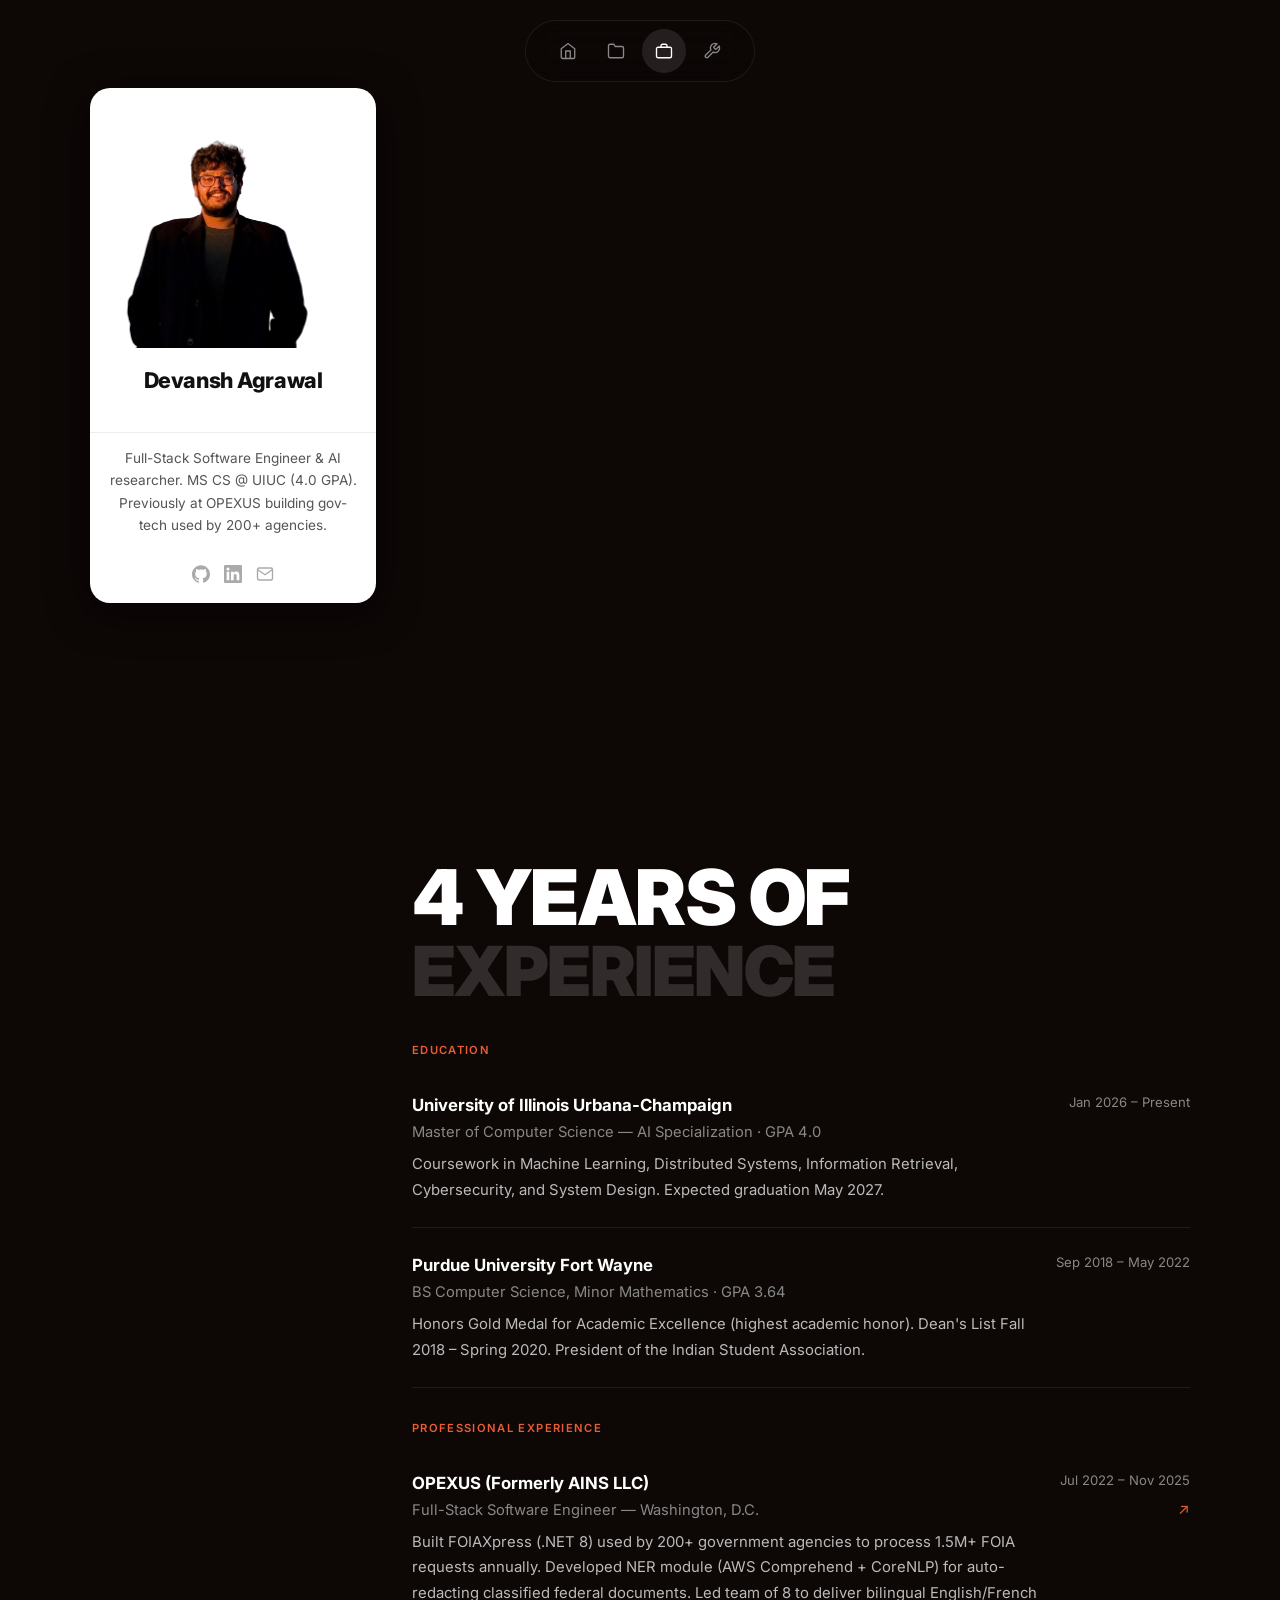
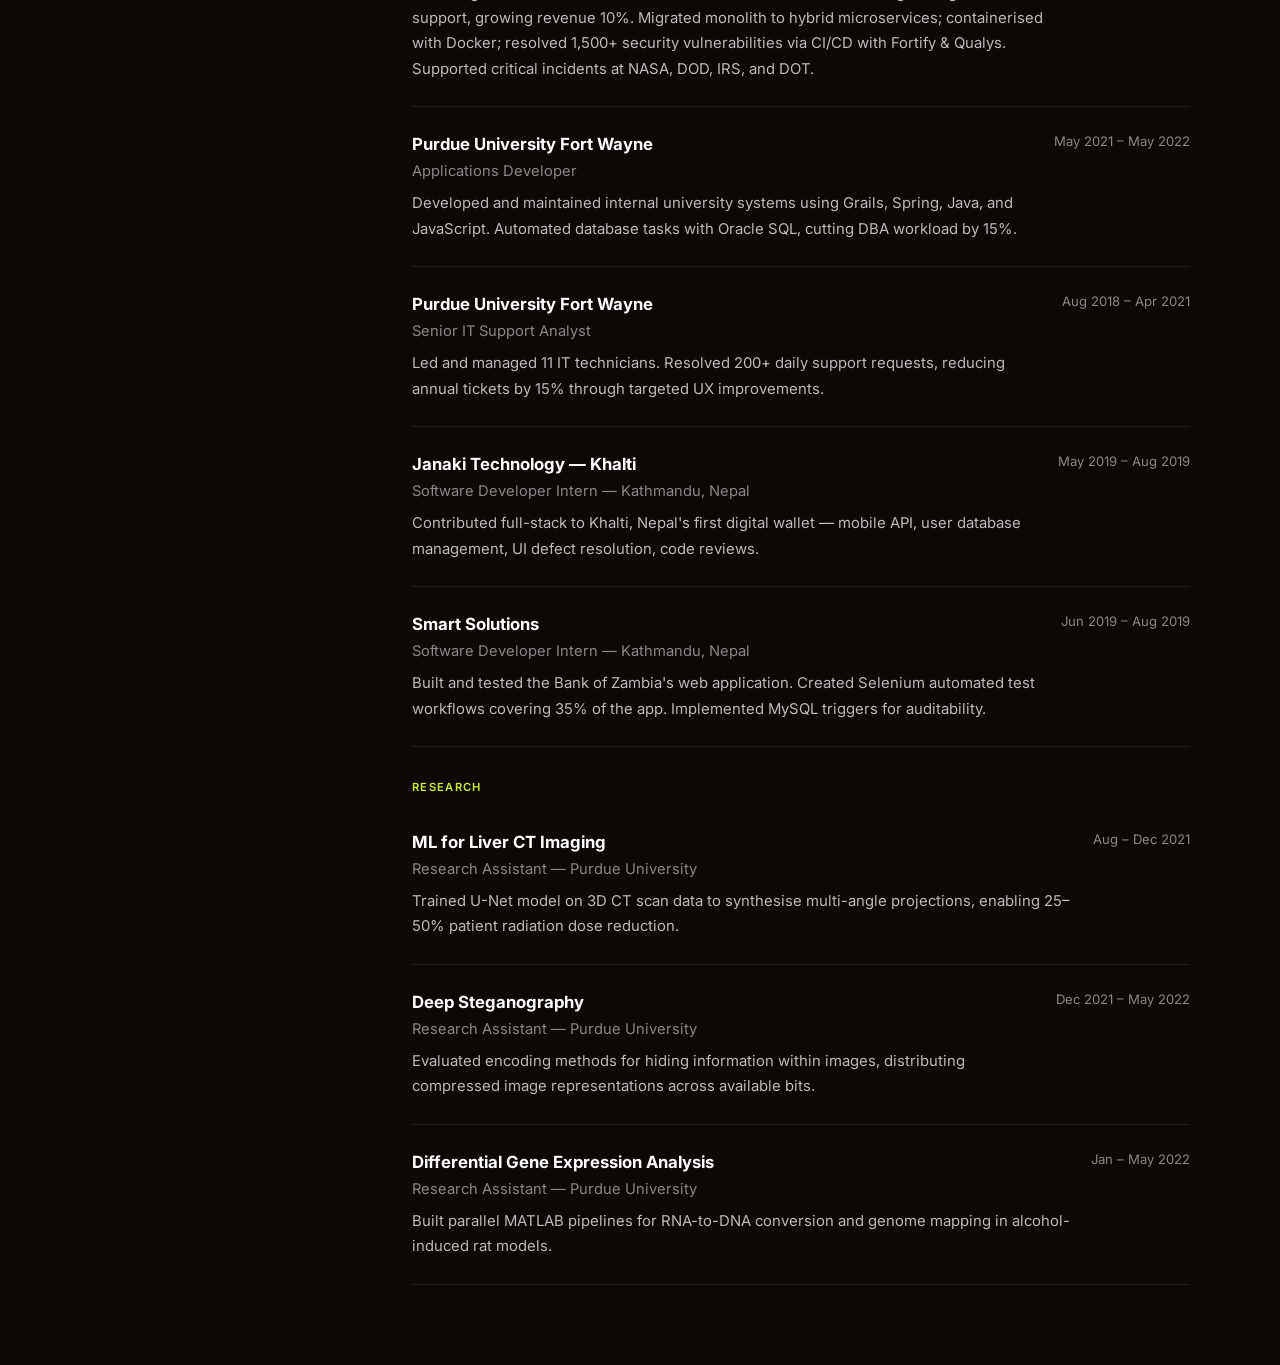
==== experience.html @ ef6b4a14 "initial portfolio deploy — responsive design, RAG chatbot, Netlify-ready" ====
<!DOCTYPE html>
<html lang="en">
<head>
  <meta charset="UTF-8" />
  <meta name="viewport" content="width=device-width, initial-scale=1.0" />
  <title>Experience — Devansh Agrawal</title>
  <link rel="preconnect" href="https://fonts.googleapis.com" />
  <link href="https://fonts.googleapis.com/css2?family=Inter:wght@400;500;600;700;800;900&display=swap" rel="stylesheet" />
  <link rel="stylesheet" href="assets/css/style.css" />
</head>
<body>

  <nav id="main-nav">
    <a href="index.html"       class="nav-item" title="Home">
      <svg viewBox="0 0 24 24"><path d="M3 9l9-7 9 7v11a2 2 0 0 1-2 2H5a2 2 0 0 1-2-2z"/><polyline points="9 22 9 12 15 12 15 22"/></svg>
    </a>
    <a href="projects.html"    class="nav-item" title="Projects">
      <svg viewBox="0 0 24 24"><path d="M22 19a2 2 0 0 1-2 2H4a2 2 0 0 1-2-2V5a2 2 0 0 1 2-2h5l2 3h9a2 2 0 0 1 2 2z"/></svg>
    </a>
    <a href="experience.html"  class="nav-item active" title="Experience">
      <svg viewBox="0 0 24 24"><rect x="2" y="7" width="20" height="14" rx="2"/><path d="M16 7V5a2 2 0 0 0-2-2h-4a2 2 0 0 0-2 2v2"/></svg>
    </a>
    <a href="skills.html"      class="nav-item" title="Skills">
      <svg viewBox="0 0 24 24"><path d="M14.7 6.3a1 1 0 0 0 0 1.4l1.6 1.6a1 1 0 0 0 1.4 0l3.77-3.77a6 6 0 0 1-7.94 7.94l-6.91 6.91a2.12 2.12 0 0 1-3-3l6.91-6.91a6 6 0 0 1 7.94-7.94l-3.76 3.76z"/></svg>
    </a>
  </nav>

  <div class="page-layout">
    <!-- Sidebar -->
    <aside class="profile-card">
      <div class="profile-card__deco"></div>
      <div class="profile-card__photo-wrap">
        <img src="assets/images/profile.png" alt="Devansh Agrawal" />
      </div>
      <div class="profile-card__name">Devansh Agrawal</div>
      <div class="profile-card__badge">AI</div>
      <div class="profile-card__divider"></div>
      <p class="profile-card__bio">
        Full-Stack Software Engineer &amp; AI researcher. MS CS @ UIUC (4.0 GPA).
        Previously at OPEXUS building gov-tech used by 200+ agencies.
      </p>
      <div class="profile-card__deco-line"></div>
      <div class="profile-card__socials">
        <a href="https://github.com/Devansh63" target="_blank" rel="noopener" title="GitHub">
          <svg viewBox="0 0 24 24" fill="currentColor"><path d="M12 .297c-6.63 0-12 5.373-12 12 0 5.303 3.438 9.8 8.205 11.385.6.113.82-.258.82-.577 0-.285-.01-1.04-.015-2.04-3.338.724-4.042-1.61-4.042-1.61C4.422 18.07 3.633 17.7 3.633 17.7c-1.087-.744.084-.729.084-.729 1.205.084 1.838 1.236 1.838 1.236 1.07 1.835 2.809 1.305 3.495.998.108-.776.417-1.305.76-1.605-2.665-.3-5.466-1.332-5.466-5.93 0-1.31.465-2.38 1.235-3.22-.135-.303-.54-1.523.105-3.176 0 0 1.005-.322 3.3 1.23.96-.267 1.98-.399 3-.405 1.02.006 2.04.138 3 .405 2.28-1.552 3.285-1.23 3.285-1.23.645 1.653.24 2.873.12 3.176.765.84 1.23 1.91 1.23 3.22 0 4.61-2.805 5.625-5.475 5.92.42.36.81 1.096.81 2.22 0 1.606-.015 2.896-.015 3.286 0 .315.21.69.825.57C20.565 22.092 24 17.592 24 12.297c0-6.627-5.373-12-12-12"/></svg>
        </a>
        <a href="https://www.linkedin.com/in/devansh-agrawal63/" target="_blank" rel="noopener" title="LinkedIn">
          <svg viewBox="0 0 24 24" fill="currentColor"><path d="M20.447 20.452h-3.554v-5.569c0-1.328-.027-3.037-1.852-3.037-1.853 0-2.136 1.445-2.136 2.939v5.667H9.351V9h3.414v1.561h.046c.477-.9 1.637-1.85 3.37-1.85 3.601 0 4.267 2.37 4.267 5.455v6.286zM5.337 7.433a2.062 2.062 0 0 1-2.063-2.065 2.064 2.064 0 1 1 2.063 2.065zm1.782 13.019H3.555V9h3.564v11.452zM22.225 0H1.771C.792 0 0 .774 0 1.729v20.542C0 23.227.792 24 1.771 24h20.451C23.2 24 24 23.227 24 22.271V1.729C24 .774 23.2 0 22.222 0h.003z"/></svg>
        </a>
        <a href="mailto:devanshagrawal63@gmail.com" title="Email">
          <svg viewBox="0 0 24 24" fill="none" stroke="currentColor" stroke-width="1.8"><path d="M4 4h16c1.1 0 2 .9 2 2v12c0 1.1-.9 2-2 2H4c-1.1 0-2-.9-2-2V6c0-1.1.9-2 2-2z"/><polyline points="22,6 12,13 2,6"/></svg>
        </a>
      </div>
    </aside>

    <!-- Content -->
    <main class="page-content">
      <h1 class="section-title">4 YEARS OF<br><span>EXPERIENCE</span></h1>

      <div style="margin-top: 36px;">

        <!-- Education first -->
        <div style="margin-bottom: 8px; font-size:0.7rem; color:var(--accent-orange); text-transform:uppercase; letter-spacing:0.12em; font-weight:600;">Education</div>

        <div class="exp-item">
          <div>
            <div class="exp-item__company">University of Illinois Urbana-Champaign</div>
            <div class="exp-item__role">Master of Computer Science — AI Specialization · GPA 4.0</div>
            <div class="exp-item__desc">Coursework in Machine Learning, Distributed Systems, Information Retrieval, Cybersecurity, and System Design. Expected graduation May 2027.</div>
          </div>
          <div>
            <div class="exp-item__date">Jan 2026 – Present</div>
          </div>
        </div>

        <div class="exp-item">
          <div>
            <div class="exp-item__company">Purdue University Fort Wayne</div>
            <div class="exp-item__role">BS Computer Science, Minor Mathematics · GPA 3.64</div>
            <div class="exp-item__desc">Honors Gold Medal for Academic Excellence (highest academic honor). Dean's List Fall 2018 – Spring 2020. President of the Indian Student Association.</div>
          </div>
          <div>
            <div class="exp-item__date">Sep 2018 – May 2022</div>
          </div>
        </div>

        <!-- Work experience -->
        <div style="margin: 32px 0 8px; font-size:0.7rem; color:var(--accent-orange); text-transform:uppercase; letter-spacing:0.12em; font-weight:600;">Professional Experience</div>

        <div class="exp-item">
          <div>
            <div class="exp-item__company">OPEXUS (Formerly AINS LLC)</div>
            <div class="exp-item__role">Full-Stack Software Engineer — Washington, D.C.</div>
            <div class="exp-item__desc">
              Built FOIAXpress (.NET 8) used by 200+ government agencies to process 1.5M+ FOIA requests annually.
              Developed NER module (AWS Comprehend + CoreNLP) for auto-redacting classified federal documents.
              Led team of 8 to deliver bilingual English/French support, growing revenue 10%.
              Migrated monolith to hybrid microservices; containerised with Docker; resolved 1,500+ security vulnerabilities via CI/CD with Fortify &amp; Qualys.
              Supported critical incidents at NASA, DOD, IRS, and DOT.
            </div>
          </div>
          <div>
            <div class="exp-item__date">Jul 2022 – Nov 2025</div>
            <a href="https://www.linkedin.com/in/devansh-agrawal63/" target="_blank" rel="noopener" class="exp-item__arrow" style="display:block; text-align:right; margin-top:6px; text-decoration:none;">↗</a>
          </div>
        </div>

        <div class="exp-item">
          <div>
            <div class="exp-item__company">Purdue University Fort Wayne</div>
            <div class="exp-item__role">Applications Developer</div>
            <div class="exp-item__desc">Developed and maintained internal university systems using Grails, Spring, Java, and JavaScript. Automated database tasks with Oracle SQL, cutting DBA workload by 15%.</div>
          </div>
          <div>
            <div class="exp-item__date">May 2021 – May 2022</div>
          </div>
        </div>

        <div class="exp-item">
          <div>
            <div class="exp-item__company">Purdue University Fort Wayne</div>
            <div class="exp-item__role">Senior IT Support Analyst</div>
            <div class="exp-item__desc">Led and managed 11 IT technicians. Resolved 200+ daily support requests, reducing annual tickets by 15% through targeted UX improvements.</div>
          </div>
          <div>
            <div class="exp-item__date">Aug 2018 – Apr 2021</div>
          </div>
        </div>

        <div class="exp-item">
          <div>
            <div class="exp-item__company">Janaki Technology — Khalti</div>
            <div class="exp-item__role">Software Developer Intern — Kathmandu, Nepal</div>
            <div class="exp-item__desc">Contributed full-stack to Khalti, Nepal's first digital wallet — mobile API, user database management, UI defect resolution, code reviews.</div>
          </div>
          <div>
            <div class="exp-item__date">May 2019 – Aug 2019</div>
          </div>
        </div>

        <div class="exp-item">
          <div>
            <div class="exp-item__company">Smart Solutions</div>
            <div class="exp-item__role">Software Developer Intern — Kathmandu, Nepal</div>
            <div class="exp-item__desc">Built and tested the Bank of Zambia's web application. Created Selenium automated test workflows covering 35% of the app. Implemented MySQL triggers for auditability.</div>
          </div>
          <div>
            <div class="exp-item__date">Jun 2019 – Aug 2019</div>
          </div>
        </div>

        <!-- Research -->
        <div style="margin: 32px 0 8px; font-size:0.7rem; color:var(--accent-lime); text-transform:uppercase; letter-spacing:0.12em; font-weight:600;">Research</div>

        <div class="exp-item">
          <div>
            <div class="exp-item__company">ML for Liver CT Imaging</div>
            <div class="exp-item__role">Research Assistant — Purdue University</div>
            <div class="exp-item__desc">Trained U-Net model on 3D CT scan data to synthesise multi-angle projections, enabling 25–50% patient radiation dose reduction.</div>
          </div>
          <div><div class="exp-item__date">Aug – Dec 2021</div></div>
        </div>

        <div class="exp-item">
          <div>
            <div class="exp-item__company">Deep Steganography</div>
            <div class="exp-item__role">Research Assistant — Purdue University</div>
            <div class="exp-item__desc">Evaluated encoding methods for hiding information within images, distributing compressed image representations across available bits.</div>
          </div>
          <div><div class="exp-item__date">Dec 2021 – May 2022</div></div>
        </div>

        <div class="exp-item">
          <div>
            <div class="exp-item__company">Differential Gene Expression Analysis</div>
            <div class="exp-item__role">Research Assistant — Purdue University</div>
            <div class="exp-item__desc">Built parallel MATLAB pipelines for RNA-to-DNA conversion and genome mapping in alcohol-induced rat models.</div>
          </div>
          <div><div class="exp-item__date">Jan – May 2022</div></div>
        </div>

      </div>
    </main>
  </div>

</body>
</html>
---- assets/css/style.css ----
/* =============================================
   DEVANSH AGRAWAL PORTFOLIO — Global Styles
   ============================================= */

:root {
  --bg:            #0d0706;
  --bg-deep:       #130908;
  --card-bg:       #ffffff;
  /* ── Card background options (swap --card-bg to try):
     Warm cream  : #fef9f0
     Cool slate  : #f0f2f5
     Dark warm   : #1c1008
     Dark charcoal: #161616
  ── */
  --text-primary:  #ffffff;
  --text-muted:    #888888;
  --text-dark:     #1a1a1a;
  --accent-orange: #e85d34;
  --accent-lime:   #c8f02f;
  --accent-blue:   #4a7fa5;
  --border:        rgba(255,255,255,0.08);
  --card-shadow:   0 8px 40px rgba(0,0,0,0.5);
  --radius:        20px;
  --nav-h:         56px;
  --sidebar-w:     286px;
  --transition:    0.4s cubic-bezier(0.4, 0, 0.2, 1);
}

*, *::before, *::after { box-sizing: border-box; margin: 0; padding: 0; }
html { scroll-behavior: smooth; }
body {
  background: var(--bg);
  color: var(--text-primary);
  font-family: 'Inter', system-ui, -apple-system, sans-serif;
  font-size: 15px; /* bumped from browser default 16px-mapped 13px small sizes */
  line-height: 1.6;
  overflow-x: hidden;
}

/* ---- Typography ---- */
.section-title {
  font-size: clamp(2.5rem, 6vw, 5rem);
  font-weight: 900;
  line-height: 1;
  letter-spacing: -0.02em;
  text-transform: uppercase;
}
.section-title span {
  display: block;
  color: rgba(255,255,255,0.15);
  font-size: 0.9em;
}

/* ---- Nav ---- */
#main-nav {
  position: fixed;
  top: 20px;
  left: 50%;
  transform: translateX(-50%);
  z-index: 1000;
  background: rgba(13, 7, 6, 0.85);
  backdrop-filter: blur(16px);
  -webkit-backdrop-filter: blur(16px);
  border: 1px solid var(--border);
  border-radius: 40px;
  padding: 8px 20px;
  display: flex;
  gap: 4px;
}
.nav-item {
  width: 44px;
  height: 44px;
  border-radius: 50%;
  display: flex;
  align-items: center;
  justify-content: center;
  text-decoration: none;
  color: var(--text-muted);
  cursor: pointer;
  background: none;
  border: none;
  transition: background var(--transition), color var(--transition);
}
.nav-item:hover, .nav-item.active {
  background: rgba(255,255,255,0.1);
  color: var(--text-primary);
}
.nav-item svg { width: 18px; height: 18px; fill: none; stroke: currentColor; stroke-width: 1.8; }

/* =============================================
   PROFILE CARD — name top · photo full-width · bio · socials
   ============================================= */
.profile-card {
  width: var(--sidebar-w);
  background: var(--card-bg);
  border-radius: var(--radius);
  overflow: hidden;
  box-shadow: var(--card-shadow);
  flex-shrink: 0;
  display: flex;
  flex-direction: column;
  align-items: stretch;
}

.profile-card__name {
  font-size: 1.35rem;
  font-weight: 800;
  color: #111;
  text-align: center;
  padding: 20px 16px 14px;
  letter-spacing: -0.02em;
  line-height: 1.2;
}

.profile-card__photo-wrap {
  width: 100%;
  height: 260px;
  flex-shrink: 0;
  overflow: hidden;
  background: transparent;
}
.profile-card__photo-wrap img {
  width: 100%;
  height: 100%;
  object-fit: cover;
  /* anchor to bottom so the person is visible and empty sky above is clipped */
  object-position: center bottom;
}

/* Card sub-elements start hidden; JS reveals them as flying elements morph in */
#main-card .profile-card__name,
#main-card .profile-card__photo-wrap,
#main-card .profile-card__bio {
  opacity: 0;
}

.profile-card__bio {
  font-size: 0.85rem;
  color: #555;
  text-align: center;
  line-height: 1.65;
  padding: 14px 18px;
  flex: 1;
}

/* "Open to Work" pulse badge — sits between bio and divider */
.profile-card__status {
  display: flex;
  align-items: center;
  justify-content: center;
  gap: 7px;
  font-size: 0.72rem;
  font-weight: 600;
  color: #2e7d32;
  padding: 4px 16px 12px;
  letter-spacing: 0.01em;
}
.status-dot {
  width: 7px;
  height: 7px;
  border-radius: 50%;
  background: #22c55e;
  flex-shrink: 0;
  animation: status-ping 2.2s cubic-bezier(0, 0, 0.2, 1) infinite;
}
@keyframes status-ping {
  0%   { box-shadow: 0 0 0 0 rgba(34, 197, 94, 0.6); }
  70%  { box-shadow: 0 0 0 7px rgba(34, 197, 94, 0); }
  100% { box-shadow: 0 0 0 0 rgba(34, 197, 94, 0); }
}

.profile-card__divider {
  height: 1px;
  background: rgba(0,0,0,0.07);
  margin: 0;
  flex-shrink: 0;
}

.profile-card__socials {
  display: flex;
  justify-content: center;
  gap: 14px;
  padding: 14px 16px 20px;
}
.profile-card__socials a {
  color: #aaa;
  transition: color 0.2s;
  display: flex;
  align-items: center;
}
.profile-card__socials a:hover { color: var(--accent-orange); }
.profile-card__socials svg { width: 18px; height: 18px; }

/* ---- Inner page layout (post-hero) ---- */
.page-layout {
  display: flex;
  align-items: flex-start;
  gap: 36px;
  padding: 80px 40px 80px;
  max-width: 1180px;
  margin: 0 auto;
}
.page-layout .profile-card {
  position: sticky;
  top: 88px;
  flex-shrink: 0;
  /* opacity managed by hero.js; starts at 0 then fades in during morph */
}
/* padding-top matches HERO_HIDE (860px) minus page-layout padding-top (80px),
   so the first content section appears right when the hero overlay finishes */
.page-content { flex: 1; min-width: 0; padding-top: 780px; overflow-x: hidden; }

/* Skill cards grid — both columns constrained to content width */
.skill-cards-grid {
  display: grid;
  grid-template-columns: 1fr 1fr;
  gap: 16px;
  margin-bottom: 40px;
}

/* ---- Section spacing ---- */
.content-section { padding-top: 80px; }
.content-section:first-child { padding-top: 0; }

/* Subtle top rule on each section to break up the long scroll visually */
.content-section + .content-section {
  border-top: 1px solid rgba(255,255,255,0.05);
  margin-top: 0;
}

/* ---- Scroll-reveal ---- */
.reveal {
  opacity: 0;
  transform: translateY(36px);
  transition: opacity 0.85s cubic-bezier(0.22, 1, 0.36, 1),
              transform 0.85s cubic-bezier(0.22, 1, 0.36, 1);
}
.reveal.visible { opacity: 1; transform: none; }
.reveal-d1 { transition-delay: 0.10s; }
.reveal-d2 { transition-delay: 0.20s; }
.reveal-d3 { transition-delay: 0.30s; }
.reveal-d4 { transition-delay: 0.40s; }
.reveal-d5 { transition-delay: 0.50s; }
.reveal-d6 { transition-delay: 0.60s; }

/* ---- Section label ---- */
.section-label {
  font-size: 0.68rem;
  text-transform: uppercase;
  letter-spacing: 0.12em;
  font-weight: 600;
  margin-bottom: 12px;
}
.section-label--orange { color: var(--accent-orange); }
.section-label--lime   { color: var(--accent-lime); }

/* ---- List items (projects) ---- */
.list-item {
  display: grid;
  grid-template-columns: 1fr auto;
  align-items: start;
  gap: 12px;
  padding: 24px 0;
  border-bottom: 1px solid var(--border);
  text-decoration: none;
  color: inherit;
  transition: opacity var(--transition);
}
.list-item:hover { opacity: 0.75; }
.list-item:first-child { border-top: 1px solid var(--border); }
.list-item__thumb {
  width: 72px; height: 52px;
  border-radius: 8px;
  background: #1e1e1e;
  overflow: hidden;
  flex-shrink: 0;
}
.list-item__thumb img { width: 100%; height: 100%; object-fit: cover; }
.list-item__title { font-size: 1.05rem; font-weight: 600; color: var(--text-primary); margin-bottom: 4px; }
.list-item__sub   { font-size: 0.91rem; color: var(--text-muted); }
.list-item__meta  { font-size: 0.9rem; color: var(--text-muted); margin-top: 6px; line-height: 1.6; }
.list-item__arrow { color: var(--accent-orange); font-size: 1.1rem; margin-top: 2px; }

/* ---- Experience items ---- */
.exp-item {
  padding: 24px 0;
  border-bottom: 1px solid var(--border);
  display: grid;
  grid-template-columns: 1fr auto;
  align-items: start;
  gap: 12px;
}
.exp-item:first-child { border-top: 1px solid var(--border); }
.exp-item__company { font-size: 1.05rem; font-weight: 700; color: var(--text-primary); margin-bottom: 2px; }
.exp-item__role    { font-size: 0.92rem; color: var(--text-muted); margin-bottom: 8px; }
.exp-item__desc    { font-size: 0.93rem; color: #bbb; line-height: 1.7; }
.exp-item__date    { font-size: 0.82rem; color: var(--text-muted); white-space: nowrap; }
.exp-item__arrow   { color: var(--accent-orange); }

/* ---- Quick-link cards (stats area) ---- */
.skill-card {
  border-radius: 14px;
  padding: 24px;
  display: flex;
  flex-direction: column;
  gap: 12px;
  position: relative;
  overflow: hidden;
  transition: transform var(--transition);
  cursor: pointer;
  text-decoration: none;
}
.skill-card:hover { transform: translateY(-2px); }
.skill-card--orange { background: var(--accent-orange); color: #fff; }
.skill-card--lime   { background: var(--accent-lime); color: #111; }
.skill-card__icon svg { width: 24px; height: 24px; }
.skill-card__title {
  font-size: 0.9rem; font-weight: 700;
  text-transform: uppercase; letter-spacing: 0.04em; line-height: 1.3;
}
.skill-card__arrow {
  margin-top: auto; align-self: flex-end;
  width: 32px; height: 32px; border-radius: 50%;
  background: rgba(0,0,0,0.15);
  display: flex; align-items: center; justify-content: center;
}

/* ---- Skill tags ---- */
.skill-group { margin-bottom: 28px; }
.skill-group__label {
  font-size: 0.78rem; color: var(--accent-orange);
  text-transform: uppercase; letter-spacing: 0.12em;
  font-weight: 600; margin-bottom: 10px;
}
.skill-tags { display: flex; flex-wrap: wrap; gap: 8px; }
.skill-tag {
  font-size: 0.85rem; padding: 6px 14px;
  border-radius: 20px;
  background: rgba(255,255,255,0.05);
  border: 1px solid var(--border);
  color: #ccc; transition: all 0.2s;
}
.skill-tag:hover {
  background: rgba(232,93,52,0.1);
  border-color: var(--accent-orange);
  color: var(--text-primary);
}

/* ---- Contact form ---- */
.contact-form {
  background: rgba(255,255,255,0.03);
  border: 1px solid var(--border);
  border-radius: var(--radius);
  padding: 28px; margin-top: 8px;
}
.form-row { display: grid; grid-template-columns: 1fr 1fr; gap: 16px; margin-bottom: 16px; }
.form-field { display: flex; flex-direction: column; gap: 6px; }
.form-field label { font-size: 0.75rem; color: var(--text-muted); }
.form-field input,
.form-field textarea,
.form-field select {
  background: rgba(255,255,255,0.05);
  border: 1px solid var(--border);
  border-radius: 8px; padding: 10px 14px;
  font-size: 0.82rem; color: var(--text-primary);
  outline: none; font-family: inherit; transition: border-color 0.2s;
}
.form-field input:focus,
.form-field textarea:focus,
.form-field select:focus { border-color: rgba(232,93,52,0.5); }
.form-field select option { background: #1a1a1a; }
.form-field textarea { resize: vertical; min-height: 100px; }
.form-submit {
  margin-top: 16px; padding: 12px 32px;
  background: var(--accent-orange); color: #fff;
  border: none; border-radius: 40px;
  font-size: 0.88rem; font-weight: 600; cursor: pointer;
  transition: transform 0.2s, opacity 0.2s; font-family: inherit;
}
.form-submit:hover { transform: scale(1.02); }

/* ---- Chatbot panel ---- */
.chatbot-panel {
  background: rgba(255,255,255,0.03);
  border: 1px solid var(--border);
  border-radius: var(--radius);
  display: flex; flex-direction: column;
  height: 420px; overflow: hidden;
}
.chatbot-panel__header { padding: 20px 24px 16px; border-bottom: 1px solid var(--border); }
.chatbot-panel__header h2 { font-size: 1.1rem; font-weight: 700; color: var(--text-primary); }
.chatbot-panel__header p  { font-size: 0.78rem; color: var(--text-muted); margin-top: 2px; }
.chatbot-panel__messages {
  flex: 1; overflow-y: auto; padding: 16px 20px;
  display: flex; flex-direction: column; gap: 12px; scroll-behavior: smooth;
}
.chatbot-panel__messages::-webkit-scrollbar { width: 4px; }
.chatbot-panel__messages::-webkit-scrollbar-thumb { background: rgba(255,255,255,0.1); border-radius: 2px; }
.chat-msg {
  max-width: 85%; padding: 10px 14px;
  border-radius: 12px; font-size: 0.82rem; line-height: 1.55;
  animation: msgIn 0.25s ease;
}
@keyframes msgIn {
  from { opacity: 0; transform: translateY(6px); }
  to   { opacity: 1; transform: translateY(0); }
}
.chat-msg--user { background: var(--accent-orange); color: #fff; align-self: flex-end; border-bottom-right-radius: 4px; }
.chat-msg--bot  { background: rgba(255,255,255,0.07); color: #ddd; align-self: flex-start; border-bottom-left-radius: 4px; }
.chat-msg--typing { background: rgba(255,255,255,0.07); align-self: flex-start; color: var(--text-muted); }
.chat-typing-dots { display: inline-flex; gap: 3px; align-items: center; }
.chat-typing-dots span {
  width: 5px; height: 5px; background: var(--text-muted);
  border-radius: 50%; animation: dot-bounce 1.2s infinite;
}
.chat-typing-dots span:nth-child(2) { animation-delay: 0.2s; }
.chat-typing-dots span:nth-child(3) { animation-delay: 0.4s; }
@keyframes dot-bounce {
  0%, 80%, 100% { transform: translateY(0); }
  40% { transform: translateY(-5px); }
}
.chatbot-panel__suggestions { padding: 0 20px 12px; display: flex; gap: 8px; flex-wrap: wrap; }
.suggestion-chip {
  font-size: 0.82rem; padding: 5px 12px;
  border-radius: 20px; border: 1px solid var(--border);
  background: transparent; color: var(--text-muted);
  cursor: pointer; transition: all var(--transition); white-space: nowrap;
}
.suggestion-chip:hover {
  border-color: var(--accent-orange); color: var(--accent-orange);
  background: rgba(232,93,52,0.06);
}
.chatbot-panel__input {
  padding: 12px 16px; border-top: 1px solid var(--border);
  display: flex; gap: 10px; align-items: center;
}
.chatbot-panel__input input {
  flex: 1; background: rgba(255,255,255,0.06);
  border: 1px solid var(--border); border-radius: 24px;
  padding: 10px 16px; font-size: 0.82rem; color: var(--text-primary);
  outline: none; transition: border-color var(--transition); font-family: inherit;
}
.chatbot-panel__input input::placeholder { color: var(--text-muted); }
.chatbot-panel__input input:focus { border-color: rgba(232,93,52,0.5); }
.chatbot-panel__input button {
  width: 38px; height: 38px; border-radius: 50%;
  background: var(--accent-orange); border: none; cursor: pointer;
  display: flex; align-items: center; justify-content: center;
  transition: transform var(--transition), opacity var(--transition); flex-shrink: 0;
}
.chatbot-panel__input button:hover { transform: scale(1.05); }
.chatbot-panel__input button:disabled { opacity: 0.5; cursor: not-allowed; transform: none; }
.chatbot-panel__input button svg { width: 16px; height: 16px; stroke: #fff; }

/* ---- Scrollbar ---- */
::-webkit-scrollbar { width: 6px; }
::-webkit-scrollbar-track { background: transparent; }
::-webkit-scrollbar-thumb { background: rgba(255,255,255,0.08); border-radius: 3px; }

/* ---- Responsive ---- */
@media (max-width: 900px) {
  .page-layout { flex-direction: column; padding: 90px 24px 60px; gap: 24px; }
  /* no hero scroll offset on mobile — content starts right after the card */
  .page-content { padding-top: 0; }
  .page-layout .profile-card {
    position: static; width: 100%; flex-direction: row;
    overflow: visible; align-items: center; padding: 16px; gap: 16px;
  }
  .profile-card__photo-wrap { width: 80px; height: 80px; border-radius: 50%; flex-shrink: 0; }
  .profile-card__name { font-size: 1.1rem; padding: 0; text-align: left; }
  .profile-card__bio  { text-align: left; padding: 0; font-size: 0.7rem; }
  .profile-card__divider { display: none; }
  .profile-card__socials { padding: 0; justify-content: flex-start; }
  .section-title { font-size: 2rem; }
  .chatbot-panel { height: 360px; }
}

/* ---- Tablet portrait ---- */
@media (max-width: 680px) {
  .page-layout { padding: 80px 16px 40px; gap: 20px; }
  /* bio is redundant at this size — visible in the hero */
  .profile-card__bio { display: none; }
  .chatbot-panel { height: 320px; }
  .list-item { padding: 18px 0; }
  .exp-item { padding: 18px 0; }
  /* hero photo shrinks proportionally */
  #fly-photo { width: 50vw; max-width: 50vw; margin-top: -50px; }
  #fly-content-row { gap: 24px; padding: 0 20px; }
  #fly-bio { font-size: 0.9rem; max-width: 260px; }
}

/* ---- Mobile phones ---- */
@media (max-width: 420px) {
  .page-layout { padding: 68px 12px 40px; gap: 12px; }
  .profile-card__name { font-size: 0.85rem; }
  .profile-card__socials { gap: 10px; }
  .profile-card__socials svg { width: 16px; height: 16px; }
  .section-title { font-size: 1.75rem; }
  /* skill cards stack to single column — needs !important to beat inline style */
  .skill-cards-grid { grid-template-columns: 1fr !important; }
  .chatbot-panel { height: 280px; }
  /* suggestion chips scroll horizontally instead of wrapping */
  .chatbot-panel__suggestions { flex-wrap: nowrap; overflow-x: auto; -webkit-overflow-scrolling: touch; }
  /* 16px minimum prevents iOS from zooming in on input focus */
  .chatbot-panel__input input { font-size: 16px; }
  .exp-item__desc { font-size: 0.85rem; }
  /* nav pill tightens up so 7 icons fit on 375px screens */
  #main-nav { padding: 6px 10px; gap: 2px; }
  .nav-item { width: 32px; height: 32px; }
  .nav-item svg { width: 16px; height: 16px; }
  /* hero: stack photo + bio vertically */
  #fly-content-row { flex-direction: column; align-items: flex-start; gap: 10px; padding: 0 20px; margin-top: -10px; }
  #fly-photo {
    width: 180px; max-width: 50vw; margin-top: 0;
    /* Cap height so transparent overhead in the PNG doesn't push bio off-screen */
    max-height: 190px; overflow: hidden;
    display: flex; align-items: flex-end;
  }
  #fly-photo img { width: 100%; height: auto; }
  /* Show a compact bio below the photo — gives recruiters context before they scroll */
  #fly-bio {
    display: block;
    font-size: 0.82rem;
    line-height: 1.55;
    color: rgba(255,255,255,0.65);
    max-width: 90vw;
  }
}
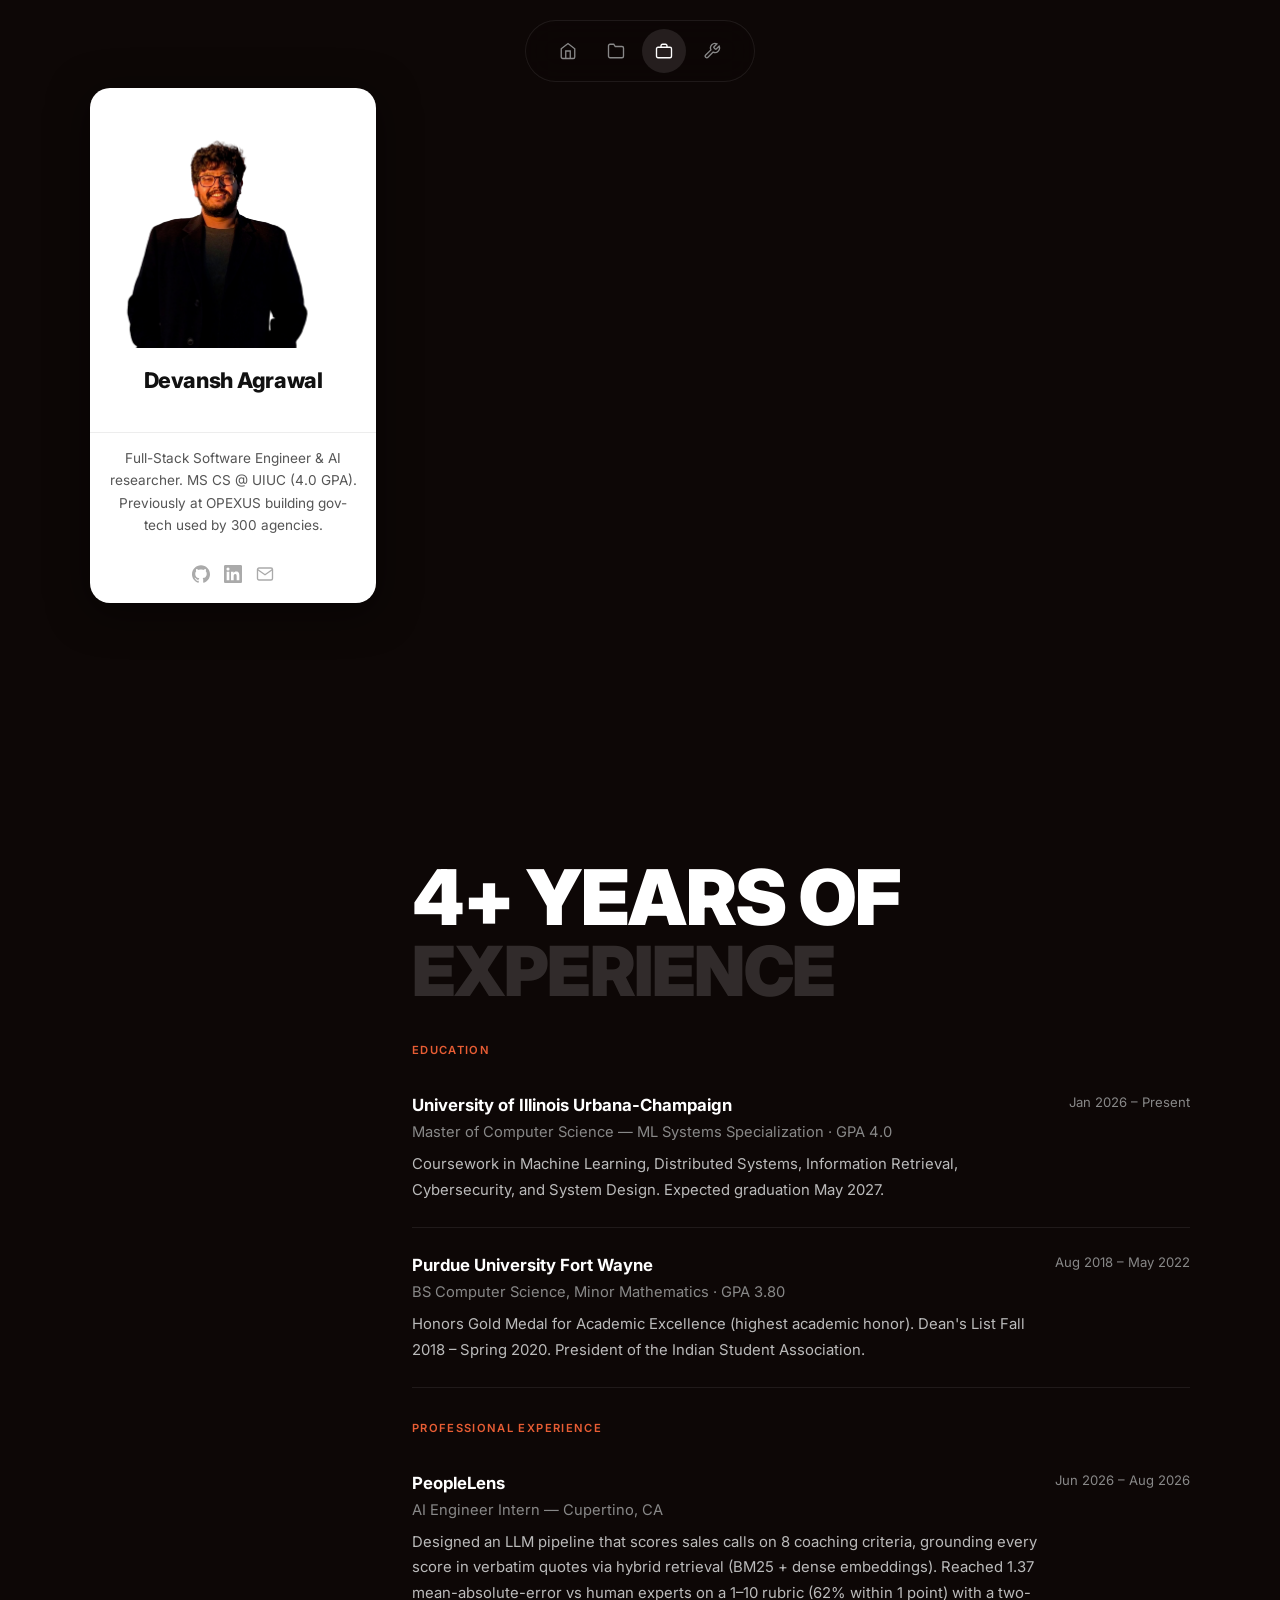
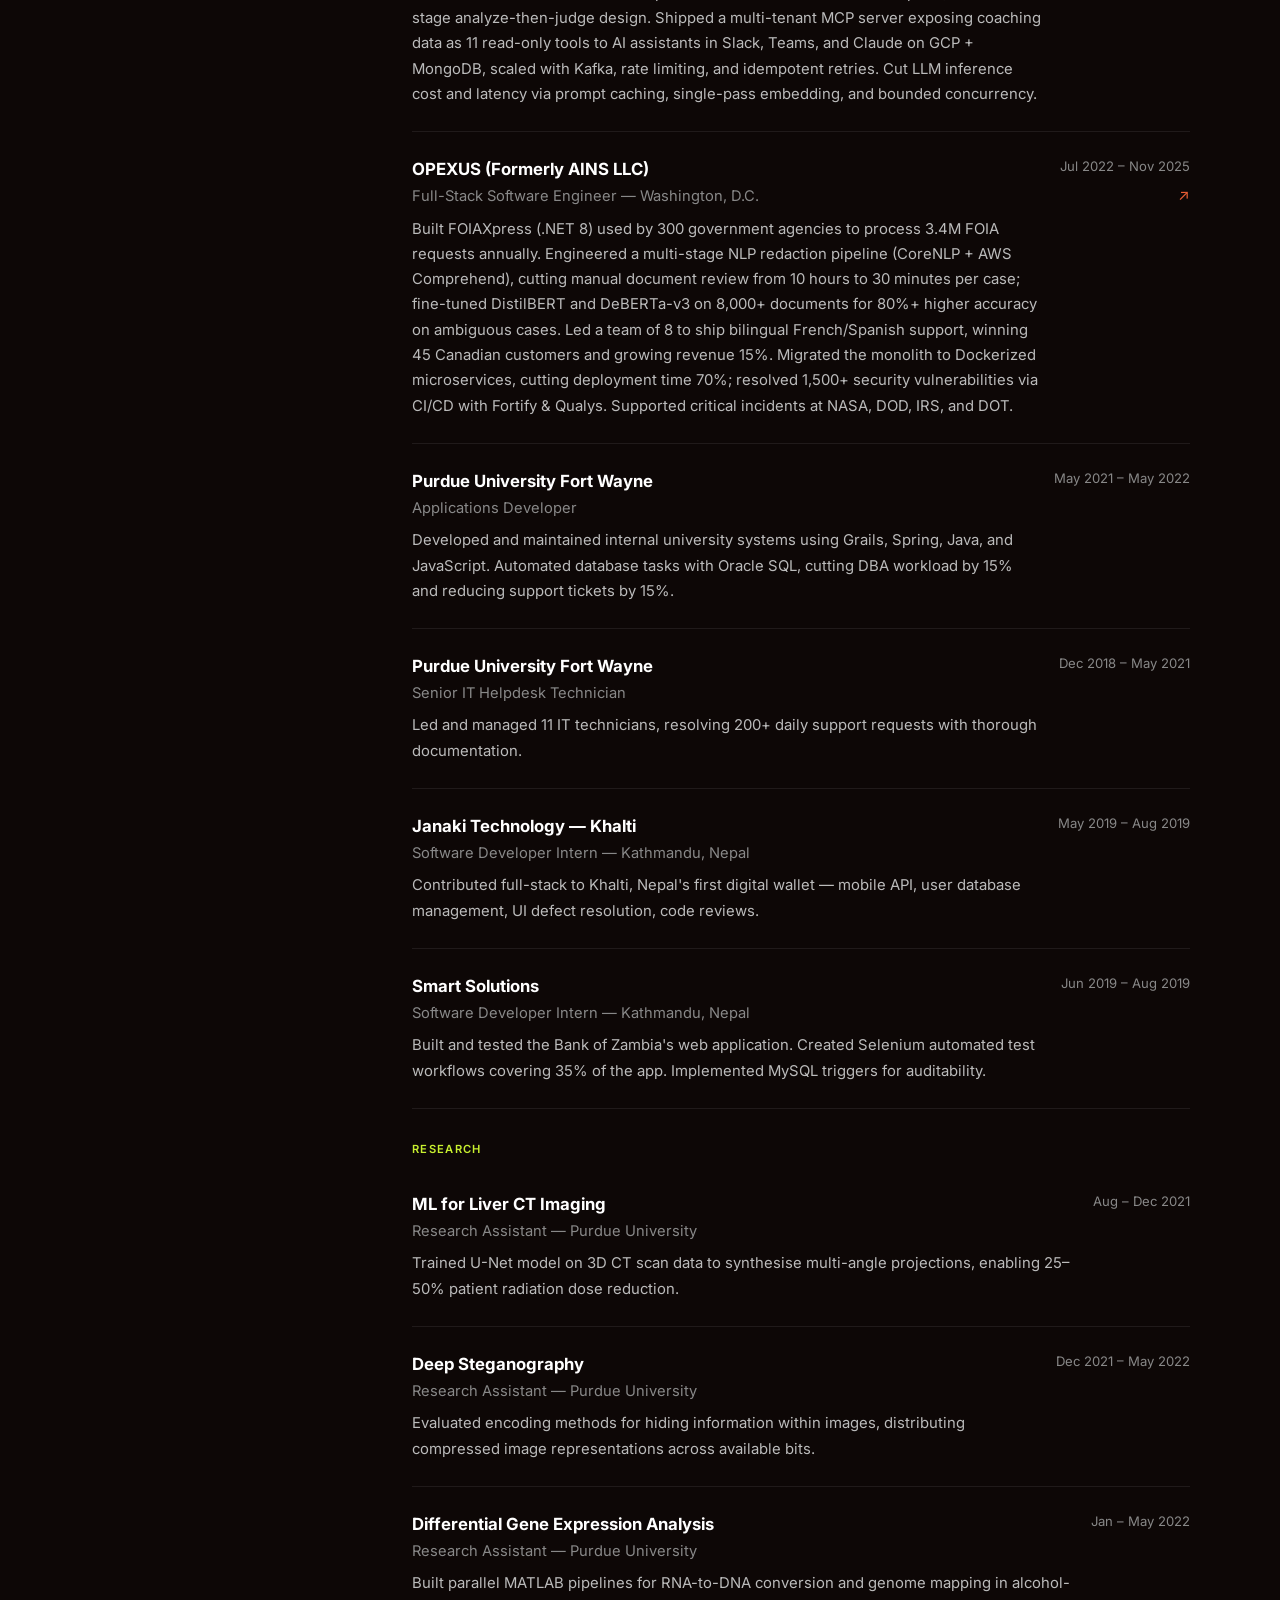
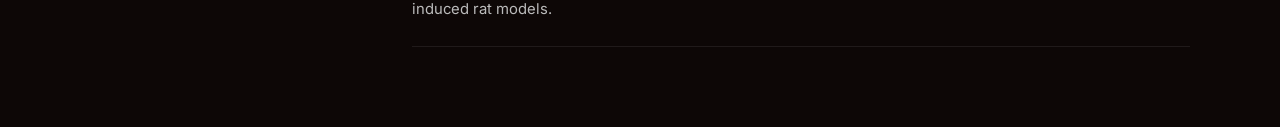
==== commit 09ed76b5: "Sync site with the Fall 2026 resume - Add the PeopleLens AI Engineer internship (Jun-Aug 2026) - Res" ====
--- a/experience.html
+++ b/experience.html
@@ -37,7 +37,7 @@
       <div class="profile-card__divider"></div>
       <p class="profile-card__bio">
         Full-Stack Software Engineer &amp; AI researcher. MS CS @ UIUC (4.0 GPA).
-        Previously at OPEXUS building gov-tech used by 200+ agencies.
+        Previously at OPEXUS building gov-tech used by 300 agencies.
       </p>
       <div class="profile-card__deco-line"></div>
       <div class="profile-card__socials">
@@ -55,7 +55,7 @@
 
     <!-- Content -->
     <main class="page-content">
-      <h1 class="section-title">4 YEARS OF<br><span>EXPERIENCE</span></h1>
+      <h1 class="section-title">4+ YEARS OF<br><span>EXPERIENCE</span></h1>
 
       <div style="margin-top: 36px;">
 
@@ -65,7 +65,7 @@
         <div class="exp-item">
           <div>
             <div class="exp-item__company">University of Illinois Urbana-Champaign</div>
-            <div class="exp-item__role">Master of Computer Science — AI Specialization · GPA 4.0</div>
+            <div class="exp-item__role">Master of Computer Science — ML Systems Specialization · GPA 4.0</div>
             <div class="exp-item__desc">Coursework in Machine Learning, Distributed Systems, Information Retrieval, Cybersecurity, and System Design. Expected graduation May 2027.</div>
           </div>
           <div>
@@ -76,26 +76,42 @@
         <div class="exp-item">
           <div>
             <div class="exp-item__company">Purdue University Fort Wayne</div>
-            <div class="exp-item__role">BS Computer Science, Minor Mathematics · GPA 3.64</div>
+            <div class="exp-item__role">BS Computer Science, Minor Mathematics · GPA 3.80</div>
             <div class="exp-item__desc">Honors Gold Medal for Academic Excellence (highest academic honor). Dean's List Fall 2018 – Spring 2020. President of the Indian Student Association.</div>
           </div>
           <div>
-            <div class="exp-item__date">Sep 2018 – May 2022</div>
+            <div class="exp-item__date">Aug 2018 – May 2022</div>
           </div>
         </div>
 
         <!-- Work experience -->
         <div style="margin: 32px 0 8px; font-size:0.7rem; color:var(--accent-orange); text-transform:uppercase; letter-spacing:0.12em; font-weight:600;">Professional Experience</div>
+
+        <div class="exp-item">
+          <div>
+            <div class="exp-item__company">PeopleLens</div>
+            <div class="exp-item__role">AI Engineer Intern — Cupertino, CA</div>
+            <div class="exp-item__desc">
+              Designed an LLM pipeline that scores sales calls on 8 coaching criteria, grounding every score in verbatim quotes via hybrid retrieval (BM25 + dense embeddings).
+              Reached 1.37 mean-absolute-error vs human experts on a 1–10 rubric (62% within 1 point) with a two-stage analyze-then-judge design.
+              Shipped a multi-tenant MCP server exposing coaching data as 11 read-only tools to AI assistants in Slack, Teams, and Claude on GCP + MongoDB, scaled with Kafka, rate limiting, and idempotent retries.
+              Cut LLM inference cost and latency via prompt caching, single-pass embedding, and bounded concurrency.
+            </div>
+          </div>
+          <div>
+            <div class="exp-item__date">Jun 2026 – Aug 2026</div>
+          </div>
+        </div>
 
         <div class="exp-item">
           <div>
             <div class="exp-item__company">OPEXUS (Formerly AINS LLC)</div>
             <div class="exp-item__role">Full-Stack Software Engineer — Washington, D.C.</div>
             <div class="exp-item__desc">
-              Built FOIAXpress (.NET 8) used by 200+ government agencies to process 1.5M+ FOIA requests annually.
-              Developed NER module (AWS Comprehend + CoreNLP) for auto-redacting classified federal documents.
-              Led team of 8 to deliver bilingual English/French support, growing revenue 10%.
-              Migrated monolith to hybrid microservices; containerised with Docker; resolved 1,500+ security vulnerabilities via CI/CD with Fortify &amp; Qualys.
+              Built FOIAXpress (.NET 8) used by 300 government agencies to process 3.4M FOIA requests annually.
+              Engineered a multi-stage NLP redaction pipeline (CoreNLP + AWS Comprehend), cutting manual document review from 10 hours to 30 minutes per case; fine-tuned DistilBERT and DeBERTa-v3 on 8,000+ documents for 80%+ higher accuracy on ambiguous cases.
+              Led a team of 8 to ship bilingual French/Spanish support, winning 45 Canadian customers and growing revenue 15%.
+              Migrated the monolith to Dockerized microservices, cutting deployment time 70%; resolved 1,500+ security vulnerabilities via CI/CD with Fortify &amp; Qualys.
               Supported critical incidents at NASA, DOD, IRS, and DOT.
             </div>
           </div>
@@ -109,7 +125,7 @@
           <div>
             <div class="exp-item__company">Purdue University Fort Wayne</div>
             <div class="exp-item__role">Applications Developer</div>
-            <div class="exp-item__desc">Developed and maintained internal university systems using Grails, Spring, Java, and JavaScript. Automated database tasks with Oracle SQL, cutting DBA workload by 15%.</div>
+            <div class="exp-item__desc">Developed and maintained internal university systems using Grails, Spring, Java, and JavaScript. Automated database tasks with Oracle SQL, cutting DBA workload by 15% and reducing support tickets by 15%.</div>
           </div>
           <div>
             <div class="exp-item__date">May 2021 – May 2022</div>
@@ -119,11 +135,11 @@
         <div class="exp-item">
           <div>
             <div class="exp-item__company">Purdue University Fort Wayne</div>
-            <div class="exp-item__role">Senior IT Support Analyst</div>
-            <div class="exp-item__desc">Led and managed 11 IT technicians. Resolved 200+ daily support requests, reducing annual tickets by 15% through targeted UX improvements.</div>
-          </div>
-          <div>
-            <div class="exp-item__date">Aug 2018 – Apr 2021</div>
+            <div class="exp-item__role">Senior IT Helpdesk Technician</div>
+            <div class="exp-item__desc">Led and managed 11 IT technicians, resolving 200+ daily support requests with thorough documentation.</div>
+          </div>
+          <div>
+            <div class="exp-item__date">Dec 2018 – May 2021</div>
           </div>
         </div>
 
--- a/assets/css/style.css
+++ b/assets/css/style.css
@@ -6,12 +6,6 @@
   --bg:            #0d0706;
   --bg-deep:       #130908;
   --card-bg:       #ffffff;
-  /* ── Card background options (swap --card-bg to try):
-     Warm cream  : #fef9f0
-     Cool slate  : #f0f2f5
-     Dark warm   : #1c1008
-     Dark charcoal: #161616
-  ── */
   --text-primary:  #ffffff;
   --text-muted:    #888888;
   --text-dark:     #1a1a1a;
@@ -32,12 +26,11 @@
   background: var(--bg);
   color: var(--text-primary);
   font-family: 'Inter', system-ui, -apple-system, sans-serif;
-  font-size: 15px; /* bumped from browser default 16px-mapped 13px small sizes */
+  font-size: 15px;
   line-height: 1.6;
   overflow-x: hidden;
 }
 
-/* ---- Typography ---- */
 .section-title {
   font-size: clamp(2.5rem, 6vw, 5rem);
   font-weight: 900;
@@ -51,7 +44,6 @@
   font-size: 0.9em;
 }
 
-/* ---- Nav ---- */
 #main-nav {
   position: fixed;
   top: 20px;
@@ -68,17 +60,13 @@
   gap: 4px;
 }
 .nav-item {
-  width: 44px;
-  height: 44px;
+  width: 44px; height: 44px;
   border-radius: 50%;
-  display: flex;
-  align-items: center;
-  justify-content: center;
+  display: flex; align-items: center; justify-content: center;
   text-decoration: none;
   color: var(--text-muted);
   cursor: pointer;
-  background: none;
-  border: none;
+  background: none; border: none;
   transition: background var(--transition), color var(--transition);
 }
 .nav-item:hover, .nav-item.active {
@@ -87,9 +75,6 @@
 }
 .nav-item svg { width: 18px; height: 18px; fill: none; stroke: currentColor; stroke-width: 1.8; }
 
-/* =============================================
-   PROFILE CARD — name top · photo full-width · bio · socials
-   ============================================= */
 .profile-card {
   width: var(--sidebar-w);
   background: var(--card-bg);
@@ -101,66 +86,34 @@
   flex-direction: column;
   align-items: stretch;
 }
-
 .profile-card__name {
-  font-size: 1.35rem;
-  font-weight: 800;
-  color: #111;
-  text-align: center;
-  padding: 20px 16px 14px;
-  letter-spacing: -0.02em;
-  line-height: 1.2;
-}
-
+  font-size: 1.35rem; font-weight: 800; color: #111;
+  text-align: center; padding: 20px 16px 14px;
+  letter-spacing: -0.02em; line-height: 1.2;
+}
 .profile-card__photo-wrap {
-  width: 100%;
-  height: 260px;
-  flex-shrink: 0;
-  overflow: hidden;
-  background: transparent;
+  width: 100%; height: 260px;
+  flex-shrink: 0; overflow: hidden; background: transparent;
 }
 .profile-card__photo-wrap img {
-  width: 100%;
-  height: 100%;
-  object-fit: cover;
-  /* anchor to bottom so the person is visible and empty sky above is clipped */
-  object-position: center bottom;
-}
-
-/* Card sub-elements start hidden; JS reveals them as flying elements morph in */
+  width: 100%; height: 100%;
+  object-fit: cover; object-position: center bottom;
+}
 #main-card .profile-card__name,
 #main-card .profile-card__photo-wrap,
-#main-card .profile-card__bio {
-  opacity: 0;
-}
-
+#main-card .profile-card__bio { opacity: 0; }
 .profile-card__bio {
-  font-size: 0.85rem;
-  color: #555;
-  text-align: center;
-  line-height: 1.65;
-  padding: 14px 18px;
-  flex: 1;
-}
-
-/* "Open to Work" pulse badge — sits between bio and divider */
+  font-size: 0.85rem; color: #555; text-align: center;
+  line-height: 1.65; padding: 14px 18px; flex: 1;
+}
 .profile-card__status {
-  display: flex;
-  align-items: center;
-  justify-content: center;
-  gap: 7px;
-  font-size: 0.72rem;
-  font-weight: 600;
-  color: #2e7d32;
-  padding: 4px 16px 12px;
-  letter-spacing: 0.01em;
+  display: flex; align-items: center; justify-content: center;
+  gap: 7px; font-size: 0.72rem; font-weight: 600; color: #2e7d32;
+  padding: 4px 16px 12px; letter-spacing: 0.01em;
 }
 .status-dot {
-  width: 7px;
-  height: 7px;
-  border-radius: 50%;
-  background: #22c55e;
-  flex-shrink: 0;
+  width: 7px; height: 7px; border-radius: 50%;
+  background: #22c55e; flex-shrink: 0;
   animation: status-ping 2.2s cubic-bezier(0, 0, 0.2, 1) infinite;
 }
 @keyframes status-ping {
@@ -168,72 +121,29 @@
   70%  { box-shadow: 0 0 0 7px rgba(34, 197, 94, 0); }
   100% { box-shadow: 0 0 0 0 rgba(34, 197, 94, 0); }
 }
-
-.profile-card__divider {
-  height: 1px;
-  background: rgba(0,0,0,0.07);
-  margin: 0;
-  flex-shrink: 0;
-}
-
+.profile-card__divider { height: 1px; background: rgba(0,0,0,0.07); margin: 0; flex-shrink: 0; }
 .profile-card__socials {
-  display: flex;
-  justify-content: center;
-  gap: 14px;
-  padding: 14px 16px 20px;
-}
-.profile-card__socials a {
-  color: #aaa;
-  transition: color 0.2s;
-  display: flex;
-  align-items: center;
-}
+  display: flex; justify-content: center; gap: 14px; padding: 14px 16px 20px;
+}
+.profile-card__socials a { color: #aaa; transition: color 0.2s; display: flex; align-items: center; }
 .profile-card__socials a:hover { color: var(--accent-orange); }
 .profile-card__socials svg { width: 18px; height: 18px; }
 
-/* ---- Inner page layout (post-hero) ---- */
 .page-layout {
-  display: flex;
-  align-items: flex-start;
-  gap: 36px;
-  padding: 80px 40px 80px;
-  max-width: 1180px;
-  margin: 0 auto;
-}
-.page-layout .profile-card {
-  position: sticky;
-  top: 88px;
-  flex-shrink: 0;
-  /* opacity managed by hero.js; starts at 0 then fades in during morph */
-}
-/* padding-top matches HERO_HIDE (860px) minus page-layout padding-top (80px),
-   so the first content section appears right when the hero overlay finishes */
+  display: flex; align-items: flex-start; gap: 36px;
+  padding: 80px 40px 80px; max-width: 1180px; margin: 0 auto;
+}
+.page-layout .profile-card { position: sticky; top: 88px; flex-shrink: 0; }
 .page-content { flex: 1; min-width: 0; padding-top: 780px; overflow-x: hidden; }
 
-/* Skill cards grid — both columns constrained to content width */
-.skill-cards-grid {
-  display: grid;
-  grid-template-columns: 1fr 1fr;
-  gap: 16px;
-  margin-bottom: 40px;
-}
-
-/* ---- Section spacing ---- */
+.skill-cards-grid { display: grid; grid-template-columns: 1fr 1fr; gap: 16px; margin-bottom: 40px; }
 .content-section { padding-top: 80px; }
 .content-section:first-child { padding-top: 0; }
-
-/* Subtle top rule on each section to break up the long scroll visually */
-.content-section + .content-section {
-  border-top: 1px solid rgba(255,255,255,0.05);
-  margin-top: 0;
-}
-
-/* ---- Scroll-reveal ---- */
+.content-section + .content-section { border-top: 1px solid rgba(255,255,255,0.05); margin-top: 0; }
+
 .reveal {
-  opacity: 0;
-  transform: translateY(36px);
-  transition: opacity 0.85s cubic-bezier(0.22, 1, 0.36, 1),
-              transform 0.85s cubic-bezier(0.22, 1, 0.36, 1);
+  opacity: 0; transform: translateY(36px);
+  transition: opacity 0.85s cubic-bezier(0.22, 1, 0.36, 1), transform 0.85s cubic-bezier(0.22, 1, 0.36, 1);
 }
 .reveal.visible { opacity: 1; transform: none; }
 .reveal-d1 { transition-delay: 0.10s; }
@@ -243,52 +153,29 @@
 .reveal-d5 { transition-delay: 0.50s; }
 .reveal-d6 { transition-delay: 0.60s; }
 
-/* ---- Section label ---- */
-.section-label {
-  font-size: 0.68rem;
-  text-transform: uppercase;
-  letter-spacing: 0.12em;
-  font-weight: 600;
-  margin-bottom: 12px;
-}
+.section-label { font-size: 0.68rem; text-transform: uppercase; letter-spacing: 0.12em; font-weight: 600; margin-bottom: 12px; }
 .section-label--orange { color: var(--accent-orange); }
 .section-label--lime   { color: var(--accent-lime); }
 
-/* ---- List items (projects) ---- */
 .list-item {
-  display: grid;
-  grid-template-columns: 1fr auto;
-  align-items: start;
-  gap: 12px;
-  padding: 24px 0;
+  display: grid; grid-template-columns: 1fr auto;
+  align-items: start; gap: 12px; padding: 24px 0;
   border-bottom: 1px solid var(--border);
-  text-decoration: none;
-  color: inherit;
+  text-decoration: none; color: inherit;
   transition: opacity var(--transition);
 }
 .list-item:hover { opacity: 0.75; }
 .list-item:first-child { border-top: 1px solid var(--border); }
-.list-item__thumb {
-  width: 72px; height: 52px;
-  border-radius: 8px;
-  background: #1e1e1e;
-  overflow: hidden;
-  flex-shrink: 0;
-}
+.list-item__thumb { width: 72px; height: 52px; border-radius: 8px; background: #1e1e1e; overflow: hidden; flex-shrink: 0; }
 .list-item__thumb img { width: 100%; height: 100%; object-fit: cover; }
 .list-item__title { font-size: 1.05rem; font-weight: 600; color: var(--text-primary); margin-bottom: 4px; }
 .list-item__sub   { font-size: 0.91rem; color: var(--text-muted); }
 .list-item__meta  { font-size: 0.9rem; color: var(--text-muted); margin-top: 6px; line-height: 1.6; }
 .list-item__arrow { color: var(--accent-orange); font-size: 1.1rem; margin-top: 2px; }
 
-/* ---- Experience items ---- */
 .exp-item {
-  padding: 24px 0;
-  border-bottom: 1px solid var(--border);
-  display: grid;
-  grid-template-columns: 1fr auto;
-  align-items: start;
-  gap: 12px;
+  padding: 24px 0; border-bottom: 1px solid var(--border);
+  display: grid; grid-template-columns: 1fr auto; align-items: start; gap: 12px;
 }
 .exp-item:first-child { border-top: 1px solid var(--border); }
 .exp-item__company { font-size: 1.05rem; font-weight: 700; color: var(--text-primary); margin-bottom: 2px; }
@@ -297,175 +184,73 @@
 .exp-item__date    { font-size: 0.82rem; color: var(--text-muted); white-space: nowrap; }
 .exp-item__arrow   { color: var(--accent-orange); }
 
-/* ---- Quick-link cards (stats area) ---- */
 .skill-card {
-  border-radius: 14px;
-  padding: 24px;
-  display: flex;
-  flex-direction: column;
-  gap: 12px;
-  position: relative;
-  overflow: hidden;
-  transition: transform var(--transition);
-  cursor: pointer;
-  text-decoration: none;
+  border-radius: 14px; padding: 24px;
+  display: flex; flex-direction: column; gap: 12px;
+  position: relative; overflow: hidden;
+  transition: transform var(--transition); cursor: pointer; text-decoration: none;
 }
 .skill-card:hover { transform: translateY(-2px); }
 .skill-card--orange { background: var(--accent-orange); color: #fff; }
 .skill-card--lime   { background: var(--accent-lime); color: #111; }
 .skill-card__icon svg { width: 24px; height: 24px; }
-.skill-card__title {
-  font-size: 0.9rem; font-weight: 700;
-  text-transform: uppercase; letter-spacing: 0.04em; line-height: 1.3;
-}
-.skill-card__arrow {
-  margin-top: auto; align-self: flex-end;
-  width: 32px; height: 32px; border-radius: 50%;
-  background: rgba(0,0,0,0.15);
-  display: flex; align-items: center; justify-content: center;
-}
-
-/* ---- Skill tags ---- */
+.skill-card__title { font-size: 0.9rem; font-weight: 700; text-transform: uppercase; letter-spacing: 0.04em; line-height: 1.3; }
+.skill-card__arrow { margin-top: auto; align-self: flex-end; width: 32px; height: 32px; border-radius: 50%; background: rgba(0,0,0,0.15); display: flex; align-items: center; justify-content: center; }
+
 .skill-group { margin-bottom: 28px; }
-.skill-group__label {
-  font-size: 0.78rem; color: var(--accent-orange);
-  text-transform: uppercase; letter-spacing: 0.12em;
-  font-weight: 600; margin-bottom: 10px;
-}
+.skill-group__label { font-size: 0.78rem; color: var(--accent-orange); text-transform: uppercase; letter-spacing: 0.12em; font-weight: 600; margin-bottom: 10px; }
 .skill-tags { display: flex; flex-wrap: wrap; gap: 8px; }
-.skill-tag {
-  font-size: 0.85rem; padding: 6px 14px;
-  border-radius: 20px;
-  background: rgba(255,255,255,0.05);
-  border: 1px solid var(--border);
-  color: #ccc; transition: all 0.2s;
-}
-.skill-tag:hover {
-  background: rgba(232,93,52,0.1);
-  border-color: var(--accent-orange);
-  color: var(--text-primary);
-}
-
-/* ---- Contact form ---- */
-.contact-form {
-  background: rgba(255,255,255,0.03);
-  border: 1px solid var(--border);
-  border-radius: var(--radius);
-  padding: 28px; margin-top: 8px;
-}
+.skill-tag { font-size: 0.85rem; padding: 6px 14px; border-radius: 20px; background: rgba(255,255,255,0.05); border: 1px solid var(--border); color: #ccc; transition: all 0.2s; }
+.skill-tag:hover { background: rgba(232,93,52,0.1); border-color: var(--accent-orange); color: var(--text-primary); }
+
+.contact-form { background: rgba(255,255,255,0.03); border: 1px solid var(--border); border-radius: var(--radius); padding: 28px; margin-top: 8px; }
 .form-row { display: grid; grid-template-columns: 1fr 1fr; gap: 16px; margin-bottom: 16px; }
 .form-field { display: flex; flex-direction: column; gap: 6px; }
 .form-field label { font-size: 0.75rem; color: var(--text-muted); }
-.form-field input,
-.form-field textarea,
-.form-field select {
-  background: rgba(255,255,255,0.05);
-  border: 1px solid var(--border);
-  border-radius: 8px; padding: 10px 14px;
-  font-size: 0.82rem; color: var(--text-primary);
-  outline: none; font-family: inherit; transition: border-color 0.2s;
-}
-.form-field input:focus,
-.form-field textarea:focus,
-.form-field select:focus { border-color: rgba(232,93,52,0.5); }
+.form-field input, .form-field textarea, .form-field select { background: rgba(255,255,255,0.05); border: 1px solid var(--border); border-radius: 8px; padding: 10px 14px; font-size: 0.82rem; color: var(--text-primary); outline: none; font-family: inherit; transition: border-color 0.2s; }
+.form-field input:focus, .form-field textarea:focus, .form-field select:focus { border-color: rgba(232,93,52,0.5); }
 .form-field select option { background: #1a1a1a; }
 .form-field textarea { resize: vertical; min-height: 100px; }
-.form-submit {
-  margin-top: 16px; padding: 12px 32px;
-  background: var(--accent-orange); color: #fff;
-  border: none; border-radius: 40px;
-  font-size: 0.88rem; font-weight: 600; cursor: pointer;
-  transition: transform 0.2s, opacity 0.2s; font-family: inherit;
-}
+.form-submit { margin-top: 16px; padding: 12px 32px; background: var(--accent-orange); color: #fff; border: none; border-radius: 40px; font-size: 0.88rem; font-weight: 600; cursor: pointer; transition: transform 0.2s, opacity 0.2s; font-family: inherit; }
 .form-submit:hover { transform: scale(1.02); }
 
-/* ---- Chatbot panel ---- */
-.chatbot-panel {
-  background: rgba(255,255,255,0.03);
-  border: 1px solid var(--border);
-  border-radius: var(--radius);
-  display: flex; flex-direction: column;
-  height: 420px; overflow: hidden;
-}
+.chatbot-panel { background: rgba(255,255,255,0.03); border: 1px solid var(--border); border-radius: var(--radius); display: flex; flex-direction: column; height: 420px; overflow: hidden; }
 .chatbot-panel__header { padding: 20px 24px 16px; border-bottom: 1px solid var(--border); }
 .chatbot-panel__header h2 { font-size: 1.1rem; font-weight: 700; color: var(--text-primary); }
 .chatbot-panel__header p  { font-size: 0.78rem; color: var(--text-muted); margin-top: 2px; }
-.chatbot-panel__messages {
-  flex: 1; overflow-y: auto; padding: 16px 20px;
-  display: flex; flex-direction: column; gap: 12px; scroll-behavior: smooth;
-}
+.chatbot-panel__messages { flex: 1; overflow-y: auto; padding: 16px 20px; display: flex; flex-direction: column; gap: 12px; scroll-behavior: smooth; }
 .chatbot-panel__messages::-webkit-scrollbar { width: 4px; }
 .chatbot-panel__messages::-webkit-scrollbar-thumb { background: rgba(255,255,255,0.1); border-radius: 2px; }
-.chat-msg {
-  max-width: 85%; padding: 10px 14px;
-  border-radius: 12px; font-size: 0.82rem; line-height: 1.55;
-  animation: msgIn 0.25s ease;
-}
-@keyframes msgIn {
-  from { opacity: 0; transform: translateY(6px); }
-  to   { opacity: 1; transform: translateY(0); }
-}
+.chat-msg { max-width: 85%; padding: 10px 14px; border-radius: 12px; font-size: 0.82rem; line-height: 1.55; animation: msgIn 0.25s ease; }
+@keyframes msgIn { from { opacity: 0; transform: translateY(6px); } to { opacity: 1; transform: translateY(0); } }
 .chat-msg--user { background: var(--accent-orange); color: #fff; align-self: flex-end; border-bottom-right-radius: 4px; }
 .chat-msg--bot  { background: rgba(255,255,255,0.07); color: #ddd; align-self: flex-start; border-bottom-left-radius: 4px; }
 .chat-msg--typing { background: rgba(255,255,255,0.07); align-self: flex-start; color: var(--text-muted); }
 .chat-typing-dots { display: inline-flex; gap: 3px; align-items: center; }
-.chat-typing-dots span {
-  width: 5px; height: 5px; background: var(--text-muted);
-  border-radius: 50%; animation: dot-bounce 1.2s infinite;
-}
+.chat-typing-dots span { width: 5px; height: 5px; background: var(--text-muted); border-radius: 50%; animation: dot-bounce 1.2s infinite; }
 .chat-typing-dots span:nth-child(2) { animation-delay: 0.2s; }
 .chat-typing-dots span:nth-child(3) { animation-delay: 0.4s; }
-@keyframes dot-bounce {
-  0%, 80%, 100% { transform: translateY(0); }
-  40% { transform: translateY(-5px); }
-}
+@keyframes dot-bounce { 0%, 80%, 100% { transform: translateY(0); } 40% { transform: translateY(-5px); } }
 .chatbot-panel__suggestions { padding: 0 20px 12px; display: flex; gap: 8px; flex-wrap: wrap; }
-.suggestion-chip {
-  font-size: 0.82rem; padding: 5px 12px;
-  border-radius: 20px; border: 1px solid var(--border);
-  background: transparent; color: var(--text-muted);
-  cursor: pointer; transition: all var(--transition); white-space: nowrap;
-}
-.suggestion-chip:hover {
-  border-color: var(--accent-orange); color: var(--accent-orange);
-  background: rgba(232,93,52,0.06);
-}
-.chatbot-panel__input {
-  padding: 12px 16px; border-top: 1px solid var(--border);
-  display: flex; gap: 10px; align-items: center;
-}
-.chatbot-panel__input input {
-  flex: 1; background: rgba(255,255,255,0.06);
-  border: 1px solid var(--border); border-radius: 24px;
-  padding: 10px 16px; font-size: 0.82rem; color: var(--text-primary);
-  outline: none; transition: border-color var(--transition); font-family: inherit;
-}
+.suggestion-chip { font-size: 0.82rem; padding: 5px 12px; border-radius: 20px; border: 1px solid var(--border); background: transparent; color: var(--text-muted); cursor: pointer; transition: all var(--transition); white-space: nowrap; }
+.suggestion-chip:hover { border-color: var(--accent-orange); color: var(--accent-orange); background: rgba(232,93,52,0.06); }
+.chatbot-panel__input { padding: 12px 16px; border-top: 1px solid var(--border); display: flex; gap: 10px; align-items: center; }
+.chatbot-panel__input input { flex: 1; background: rgba(255,255,255,0.06); border: 1px solid var(--border); border-radius: 24px; padding: 10px 16px; font-size: 0.82rem; color: var(--text-primary); outline: none; transition: border-color var(--transition); font-family: inherit; }
 .chatbot-panel__input input::placeholder { color: var(--text-muted); }
 .chatbot-panel__input input:focus { border-color: rgba(232,93,52,0.5); }
-.chatbot-panel__input button {
-  width: 38px; height: 38px; border-radius: 50%;
-  background: var(--accent-orange); border: none; cursor: pointer;
-  display: flex; align-items: center; justify-content: center;
-  transition: transform var(--transition), opacity var(--transition); flex-shrink: 0;
-}
+.chatbot-panel__input button { width: 38px; height: 38px; border-radius: 50%; background: var(--accent-orange); border: none; cursor: pointer; display: flex; align-items: center; justify-content: center; transition: transform var(--transition), opacity var(--transition); flex-shrink: 0; }
 .chatbot-panel__input button:hover { transform: scale(1.05); }
 .chatbot-panel__input button:disabled { opacity: 0.5; cursor: not-allowed; transform: none; }
 .chatbot-panel__input button svg { width: 16px; height: 16px; stroke: #fff; }
 
-/* ---- Scrollbar ---- */
 ::-webkit-scrollbar { width: 6px; }
 ::-webkit-scrollbar-track { background: transparent; }
 ::-webkit-scrollbar-thumb { background: rgba(255,255,255,0.08); border-radius: 3px; }
 
-/* ---- Responsive ---- */
 @media (max-width: 900px) {
   .page-layout { flex-direction: column; padding: 90px 24px 60px; gap: 24px; }
-  /* no hero scroll offset on mobile — content starts right after the card */
   .page-content { padding-top: 0; }
-  .page-layout .profile-card {
-    position: static; width: 100%; flex-direction: row;
-    overflow: visible; align-items: center; padding: 16px; gap: 16px;
-  }
+  .page-layout .profile-card { position: static; width: 100%; flex-direction: row; overflow: visible; align-items: center; padding: 16px; gap: 16px; }
   .profile-card__photo-wrap { width: 80px; height: 80px; border-radius: 50%; flex-shrink: 0; }
   .profile-card__name { font-size: 1.1rem; padding: 0; text-align: left; }
   .profile-card__bio  { text-align: left; padding: 0; font-size: 0.7rem; }
@@ -474,55 +259,32 @@
   .section-title { font-size: 2rem; }
   .chatbot-panel { height: 360px; }
 }
-
-/* ---- Tablet portrait ---- */
 @media (max-width: 680px) {
   .page-layout { padding: 80px 16px 40px; gap: 20px; }
-  /* bio is redundant at this size — visible in the hero */
   .profile-card__bio { display: none; }
   .chatbot-panel { height: 320px; }
   .list-item { padding: 18px 0; }
   .exp-item { padding: 18px 0; }
-  /* hero photo shrinks proportionally */
   #fly-photo { width: 50vw; max-width: 50vw; margin-top: -50px; }
   #fly-content-row { gap: 24px; padding: 0 20px; }
   #fly-bio { font-size: 0.9rem; max-width: 260px; }
 }
-
-/* ---- Mobile phones ---- */
 @media (max-width: 420px) {
   .page-layout { padding: 68px 12px 40px; gap: 12px; }
   .profile-card__name { font-size: 0.85rem; }
   .profile-card__socials { gap: 10px; }
   .profile-card__socials svg { width: 16px; height: 16px; }
   .section-title { font-size: 1.75rem; }
-  /* skill cards stack to single column — needs !important to beat inline style */
   .skill-cards-grid { grid-template-columns: 1fr !important; }
   .chatbot-panel { height: 280px; }
-  /* suggestion chips scroll horizontally instead of wrapping */
   .chatbot-panel__suggestions { flex-wrap: nowrap; overflow-x: auto; -webkit-overflow-scrolling: touch; }
-  /* 16px minimum prevents iOS from zooming in on input focus */
   .chatbot-panel__input input { font-size: 16px; }
   .exp-item__desc { font-size: 0.85rem; }
-  /* nav pill tightens up so 7 icons fit on 375px screens */
   #main-nav { padding: 6px 10px; gap: 2px; }
   .nav-item { width: 32px; height: 32px; }
   .nav-item svg { width: 16px; height: 16px; }
-  /* hero: stack photo + bio vertically */
   #fly-content-row { flex-direction: column; align-items: flex-start; gap: 10px; padding: 0 20px; margin-top: -10px; }
-  #fly-photo {
-    width: 180px; max-width: 50vw; margin-top: 0;
-    /* Cap height so transparent overhead in the PNG doesn't push bio off-screen */
-    max-height: 190px; overflow: hidden;
-    display: flex; align-items: flex-end;
-  }
+  #fly-photo { width: 180px; max-width: 50vw; margin-top: 0; max-height: 190px; overflow: hidden; display: flex; align-items: flex-end; }
   #fly-photo img { width: 100%; height: auto; }
-  /* Show a compact bio below the photo — gives recruiters context before they scroll */
-  #fly-bio {
-    display: block;
-    font-size: 0.82rem;
-    line-height: 1.55;
-    color: rgba(255,255,255,0.65);
-    max-width: 90vw;
-  }
-}
+  #fly-bio { display: block; font-size: 0.82rem; line-height: 1.55; color: rgba(255,255,255,0.65); max-width: 90vw; }
+}
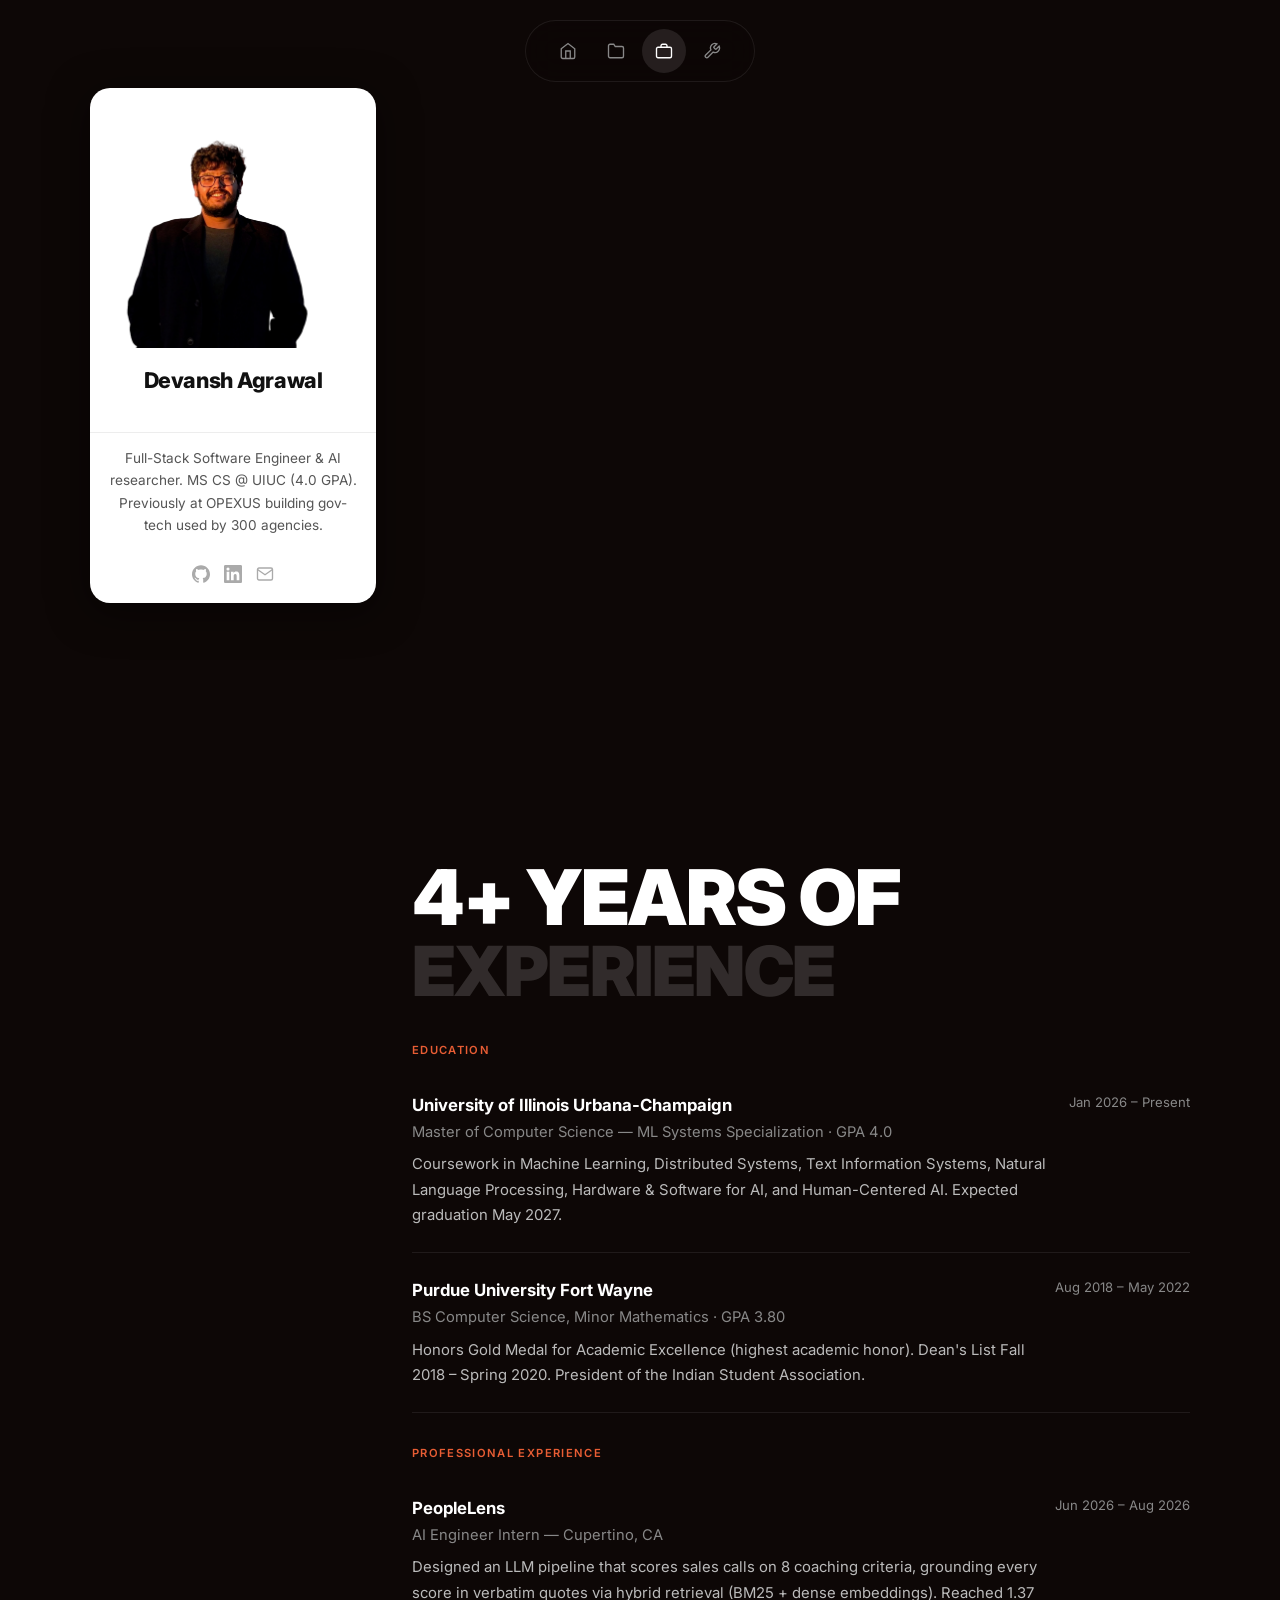
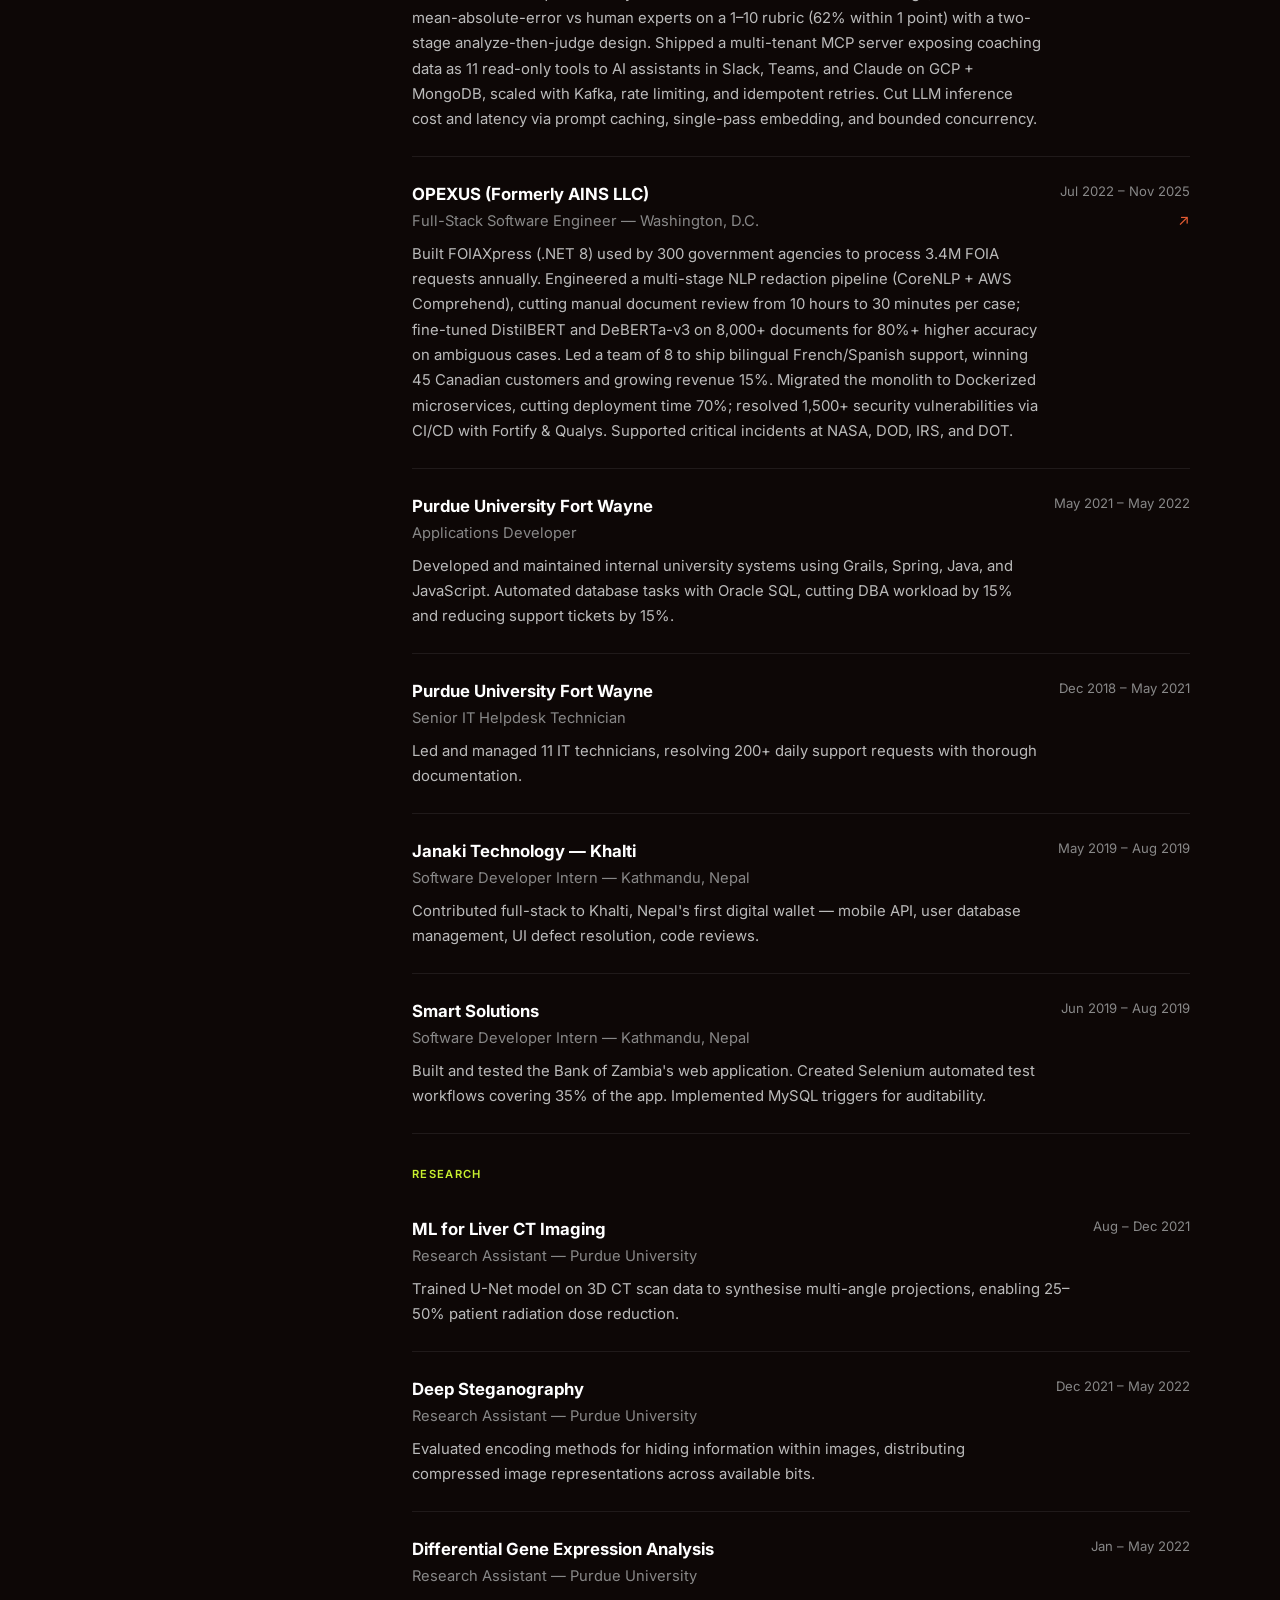
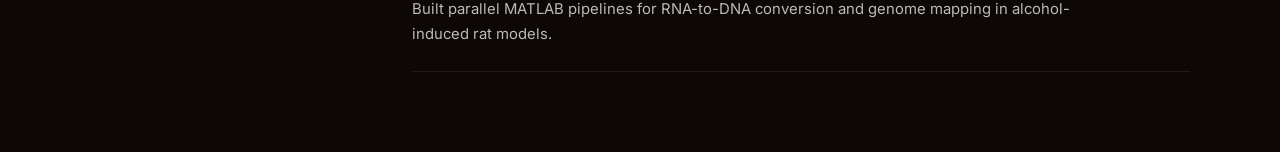
==== commit 7ef4030a: "Coursework: list the real UIUC courses The transcript shows CS 410, 425 and 446 in Spring 2026, and " ====
--- a/experience.html
+++ b/experience.html
@@ -66,7 +66,7 @@
           <div>
             <div class="exp-item__company">University of Illinois Urbana-Champaign</div>
             <div class="exp-item__role">Master of Computer Science — ML Systems Specialization · GPA 4.0</div>
-            <div class="exp-item__desc">Coursework in Machine Learning, Distributed Systems, Information Retrieval, Cybersecurity, and System Design. Expected graduation May 2027.</div>
+            <div class="exp-item__desc">Coursework in Machine Learning, Distributed Systems, Text Information Systems, Natural Language Processing, Hardware &amp; Software for AI, and Human-Centered AI. Expected graduation May 2027.</div>
           </div>
           <div>
             <div class="exp-item__date">Jan 2026 – Present</div>
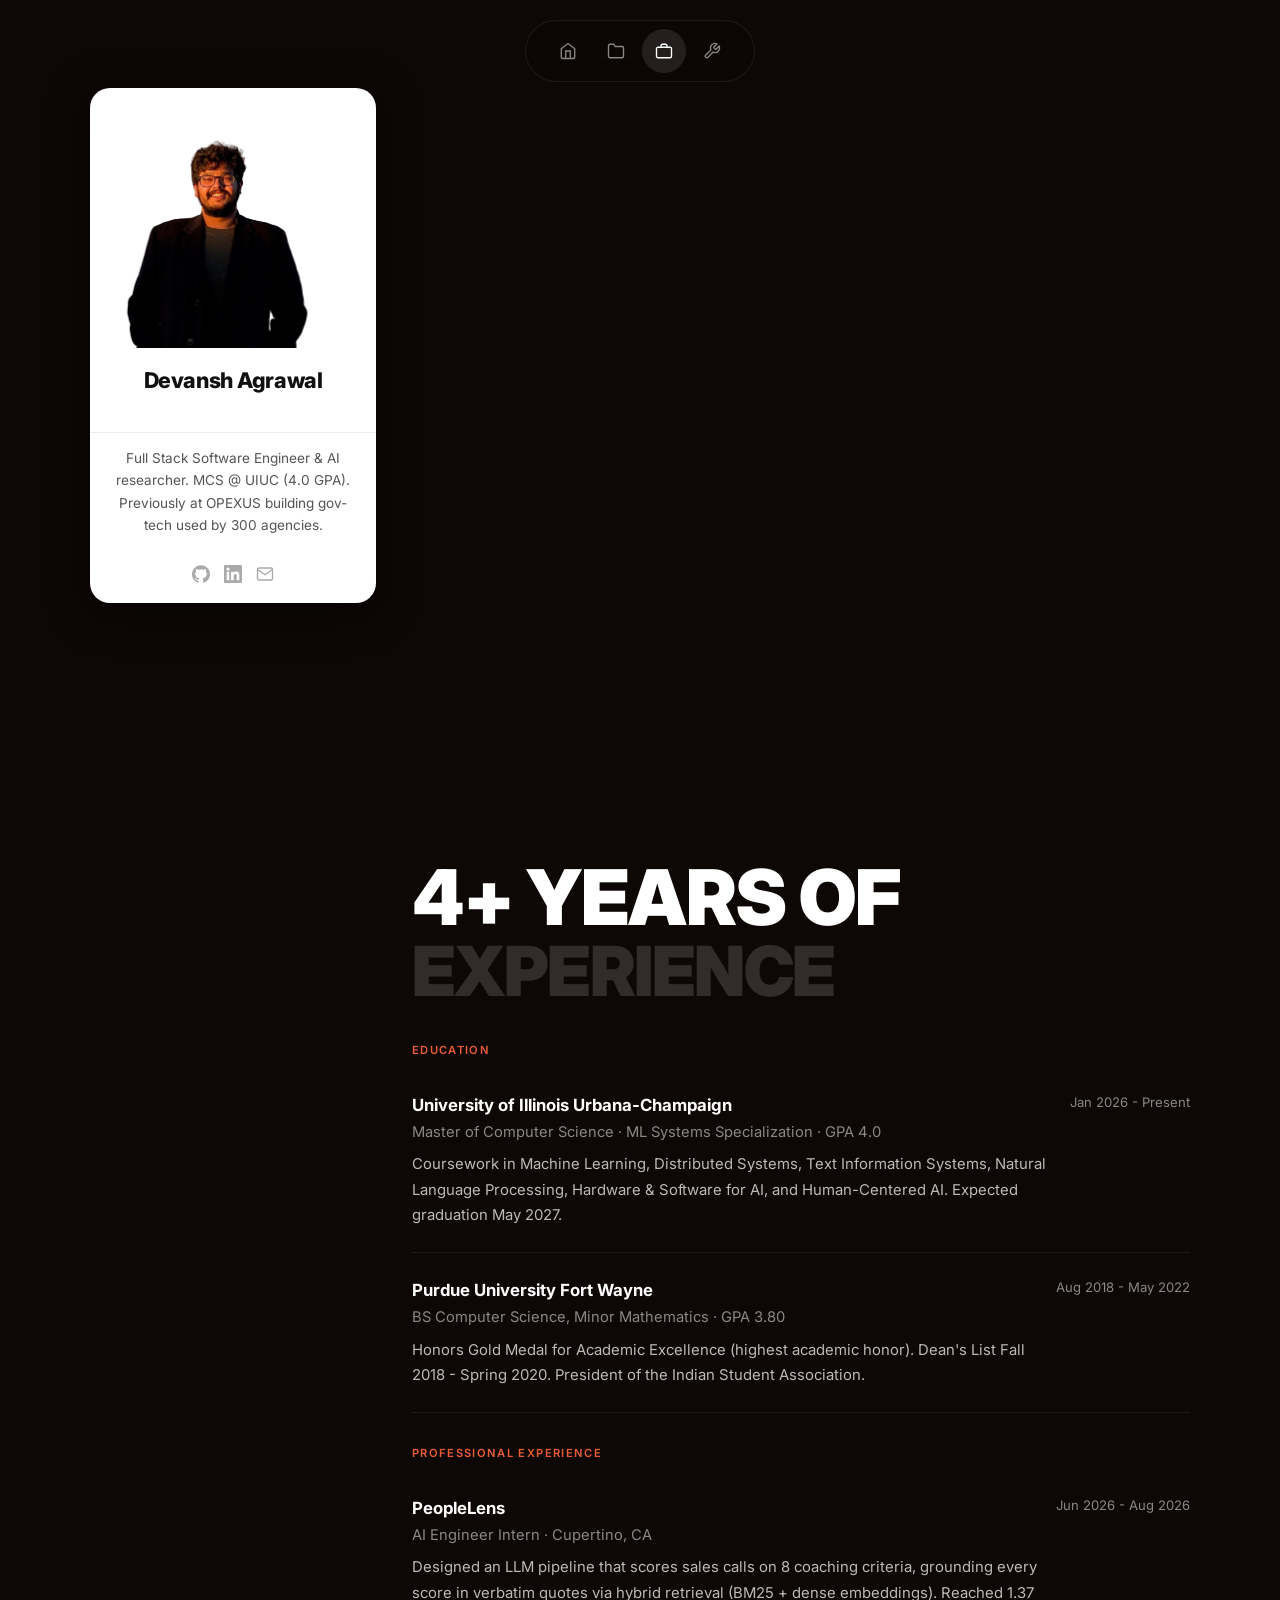
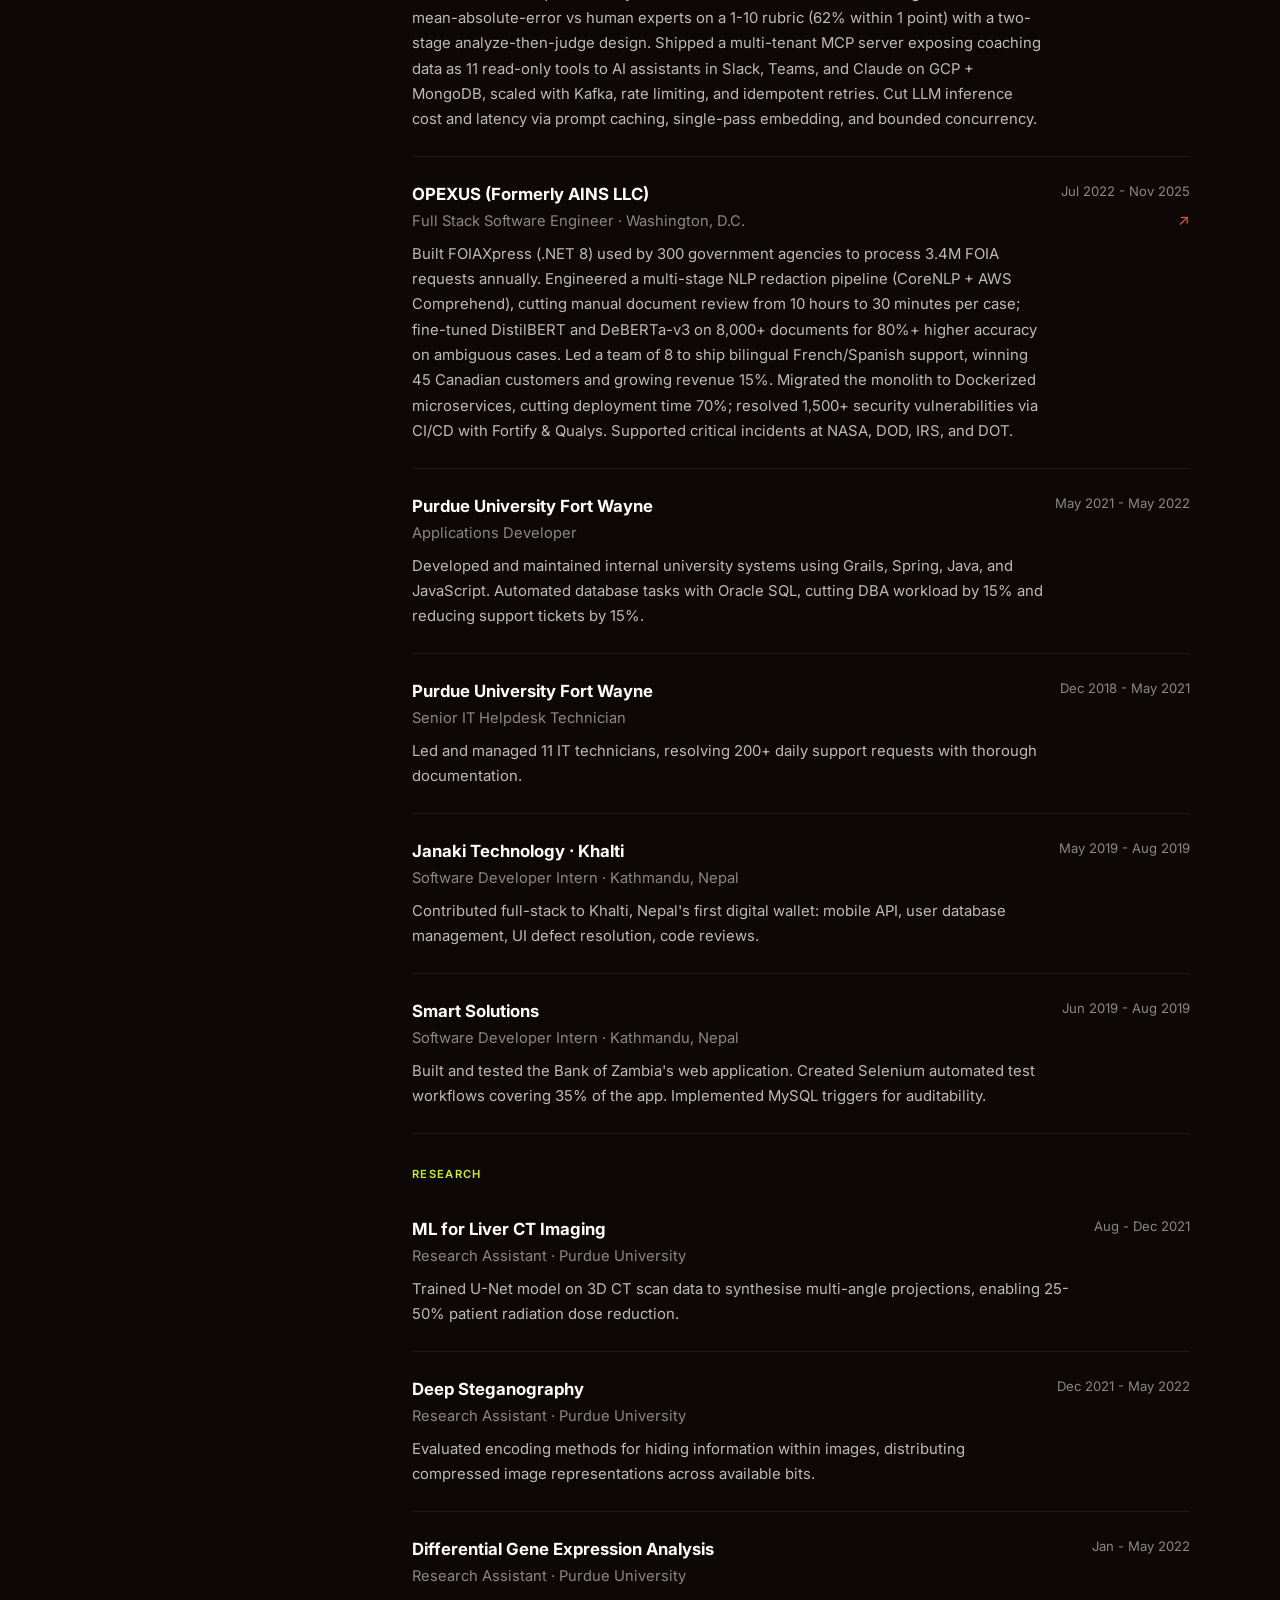
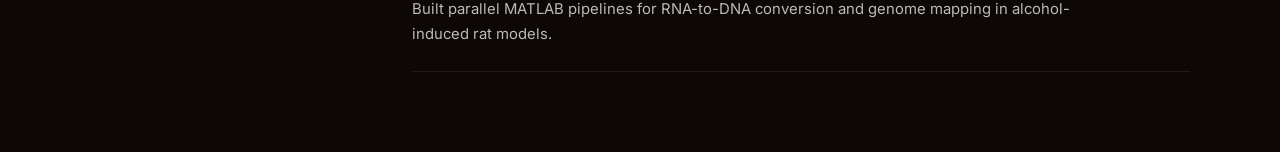
==== commit 1cc283db: "Remove em and en dashes from visible text; Full Stack and MCS in the tagline Page titles use |, role" ====
--- a/experience.html
+++ b/experience.html
@@ -3,7 +3,7 @@
 <head>
   <meta charset="UTF-8" />
   <meta name="viewport" content="width=device-width, initial-scale=1.0" />
-  <title>Experience — Devansh Agrawal</title>
+  <title>Experience | Devansh Agrawal</title>
   <link rel="preconnect" href="https://fonts.googleapis.com" />
   <link href="https://fonts.googleapis.com/css2?family=Inter:wght@400;500;600;700;800;900&display=swap" rel="stylesheet" />
   <link rel="stylesheet" href="assets/css/style.css" />
@@ -36,7 +36,7 @@
       <div class="profile-card__badge">AI</div>
       <div class="profile-card__divider"></div>
       <p class="profile-card__bio">
-        Full-Stack Software Engineer &amp; AI researcher. MS CS @ UIUC (4.0 GPA).
+        Full Stack Software Engineer &amp; AI researcher. MCS @ UIUC (4.0 GPA).
         Previously at OPEXUS building gov-tech used by 300 agencies.
       </p>
       <div class="profile-card__deco-line"></div>
@@ -65,11 +65,11 @@
         <div class="exp-item">
           <div>
             <div class="exp-item__company">University of Illinois Urbana-Champaign</div>
-            <div class="exp-item__role">Master of Computer Science — ML Systems Specialization · GPA 4.0</div>
+            <div class="exp-item__role">Master of Computer Science · ML Systems Specialization · GPA 4.0</div>
             <div class="exp-item__desc">Coursework in Machine Learning, Distributed Systems, Text Information Systems, Natural Language Processing, Hardware &amp; Software for AI, and Human-Centered AI. Expected graduation May 2027.</div>
           </div>
           <div>
-            <div class="exp-item__date">Jan 2026 – Present</div>
+            <div class="exp-item__date">Jan 2026 - Present</div>
           </div>
         </div>
 
@@ -77,10 +77,10 @@
           <div>
             <div class="exp-item__company">Purdue University Fort Wayne</div>
             <div class="exp-item__role">BS Computer Science, Minor Mathematics · GPA 3.80</div>
-            <div class="exp-item__desc">Honors Gold Medal for Academic Excellence (highest academic honor). Dean's List Fall 2018 – Spring 2020. President of the Indian Student Association.</div>
-          </div>
-          <div>
-            <div class="exp-item__date">Aug 2018 – May 2022</div>
+            <div class="exp-item__desc">Honors Gold Medal for Academic Excellence (highest academic honor). Dean's List Fall 2018 - Spring 2020. President of the Indian Student Association.</div>
+          </div>
+          <div>
+            <div class="exp-item__date">Aug 2018 - May 2022</div>
           </div>
         </div>
 
@@ -90,23 +90,23 @@
         <div class="exp-item">
           <div>
             <div class="exp-item__company">PeopleLens</div>
-            <div class="exp-item__role">AI Engineer Intern — Cupertino, CA</div>
+            <div class="exp-item__role">AI Engineer Intern · Cupertino, CA</div>
             <div class="exp-item__desc">
               Designed an LLM pipeline that scores sales calls on 8 coaching criteria, grounding every score in verbatim quotes via hybrid retrieval (BM25 + dense embeddings).
-              Reached 1.37 mean-absolute-error vs human experts on a 1–10 rubric (62% within 1 point) with a two-stage analyze-then-judge design.
+              Reached 1.37 mean-absolute-error vs human experts on a 1-10 rubric (62% within 1 point) with a two-stage analyze-then-judge design.
               Shipped a multi-tenant MCP server exposing coaching data as 11 read-only tools to AI assistants in Slack, Teams, and Claude on GCP + MongoDB, scaled with Kafka, rate limiting, and idempotent retries.
               Cut LLM inference cost and latency via prompt caching, single-pass embedding, and bounded concurrency.
             </div>
           </div>
           <div>
-            <div class="exp-item__date">Jun 2026 – Aug 2026</div>
+            <div class="exp-item__date">Jun 2026 - Aug 2026</div>
           </div>
         </div>
 
         <div class="exp-item">
           <div>
             <div class="exp-item__company">OPEXUS (Formerly AINS LLC)</div>
-            <div class="exp-item__role">Full-Stack Software Engineer — Washington, D.C.</div>
+            <div class="exp-item__role">Full Stack Software Engineer · Washington, D.C.</div>
             <div class="exp-item__desc">
               Built FOIAXpress (.NET 8) used by 300 government agencies to process 3.4M FOIA requests annually.
               Engineered a multi-stage NLP redaction pipeline (CoreNLP + AWS Comprehend), cutting manual document review from 10 hours to 30 minutes per case; fine-tuned DistilBERT and DeBERTa-v3 on 8,000+ documents for 80%+ higher accuracy on ambiguous cases.
@@ -116,7 +116,7 @@
             </div>
           </div>
           <div>
-            <div class="exp-item__date">Jul 2022 – Nov 2025</div>
+            <div class="exp-item__date">Jul 2022 - Nov 2025</div>
             <a href="https://www.linkedin.com/in/devansh-agrawal63/" target="_blank" rel="noopener" class="exp-item__arrow" style="display:block; text-align:right; margin-top:6px; text-decoration:none;">↗</a>
           </div>
         </div>
@@ -128,7 +128,7 @@
             <div class="exp-item__desc">Developed and maintained internal university systems using Grails, Spring, Java, and JavaScript. Automated database tasks with Oracle SQL, cutting DBA workload by 15% and reducing support tickets by 15%.</div>
           </div>
           <div>
-            <div class="exp-item__date">May 2021 – May 2022</div>
+            <div class="exp-item__date">May 2021 - May 2022</div>
           </div>
         </div>
 
@@ -139,29 +139,29 @@
             <div class="exp-item__desc">Led and managed 11 IT technicians, resolving 200+ daily support requests with thorough documentation.</div>
           </div>
           <div>
-            <div class="exp-item__date">Dec 2018 – May 2021</div>
-          </div>
-        </div>
-
-        <div class="exp-item">
-          <div>
-            <div class="exp-item__company">Janaki Technology — Khalti</div>
-            <div class="exp-item__role">Software Developer Intern — Kathmandu, Nepal</div>
-            <div class="exp-item__desc">Contributed full-stack to Khalti, Nepal's first digital wallet — mobile API, user database management, UI defect resolution, code reviews.</div>
-          </div>
-          <div>
-            <div class="exp-item__date">May 2019 – Aug 2019</div>
+            <div class="exp-item__date">Dec 2018 - May 2021</div>
+          </div>
+        </div>
+
+        <div class="exp-item">
+          <div>
+            <div class="exp-item__company">Janaki Technology · Khalti</div>
+            <div class="exp-item__role">Software Developer Intern · Kathmandu, Nepal</div>
+            <div class="exp-item__desc">Contributed full-stack to Khalti, Nepal's first digital wallet: mobile API, user database management, UI defect resolution, code reviews.</div>
+          </div>
+          <div>
+            <div class="exp-item__date">May 2019 - Aug 2019</div>
           </div>
         </div>
 
         <div class="exp-item">
           <div>
             <div class="exp-item__company">Smart Solutions</div>
-            <div class="exp-item__role">Software Developer Intern — Kathmandu, Nepal</div>
+            <div class="exp-item__role">Software Developer Intern · Kathmandu, Nepal</div>
             <div class="exp-item__desc">Built and tested the Bank of Zambia's web application. Created Selenium automated test workflows covering 35% of the app. Implemented MySQL triggers for auditability.</div>
           </div>
           <div>
-            <div class="exp-item__date">Jun 2019 – Aug 2019</div>
+            <div class="exp-item__date">Jun 2019 - Aug 2019</div>
           </div>
         </div>
 
@@ -171,28 +171,28 @@
         <div class="exp-item">
           <div>
             <div class="exp-item__company">ML for Liver CT Imaging</div>
-            <div class="exp-item__role">Research Assistant — Purdue University</div>
-            <div class="exp-item__desc">Trained U-Net model on 3D CT scan data to synthesise multi-angle projections, enabling 25–50% patient radiation dose reduction.</div>
-          </div>
-          <div><div class="exp-item__date">Aug – Dec 2021</div></div>
+            <div class="exp-item__role">Research Assistant · Purdue University</div>
+            <div class="exp-item__desc">Trained U-Net model on 3D CT scan data to synthesise multi-angle projections, enabling 25-50% patient radiation dose reduction.</div>
+          </div>
+          <div><div class="exp-item__date">Aug - Dec 2021</div></div>
         </div>
 
         <div class="exp-item">
           <div>
             <div class="exp-item__company">Deep Steganography</div>
-            <div class="exp-item__role">Research Assistant — Purdue University</div>
+            <div class="exp-item__role">Research Assistant · Purdue University</div>
             <div class="exp-item__desc">Evaluated encoding methods for hiding information within images, distributing compressed image representations across available bits.</div>
           </div>
-          <div><div class="exp-item__date">Dec 2021 – May 2022</div></div>
+          <div><div class="exp-item__date">Dec 2021 - May 2022</div></div>
         </div>
 
         <div class="exp-item">
           <div>
             <div class="exp-item__company">Differential Gene Expression Analysis</div>
-            <div class="exp-item__role">Research Assistant — Purdue University</div>
+            <div class="exp-item__role">Research Assistant · Purdue University</div>
             <div class="exp-item__desc">Built parallel MATLAB pipelines for RNA-to-DNA conversion and genome mapping in alcohol-induced rat models.</div>
           </div>
-          <div><div class="exp-item__date">Jan – May 2022</div></div>
+          <div><div class="exp-item__date">Jan - May 2022</div></div>
         </div>
 
       </div>
